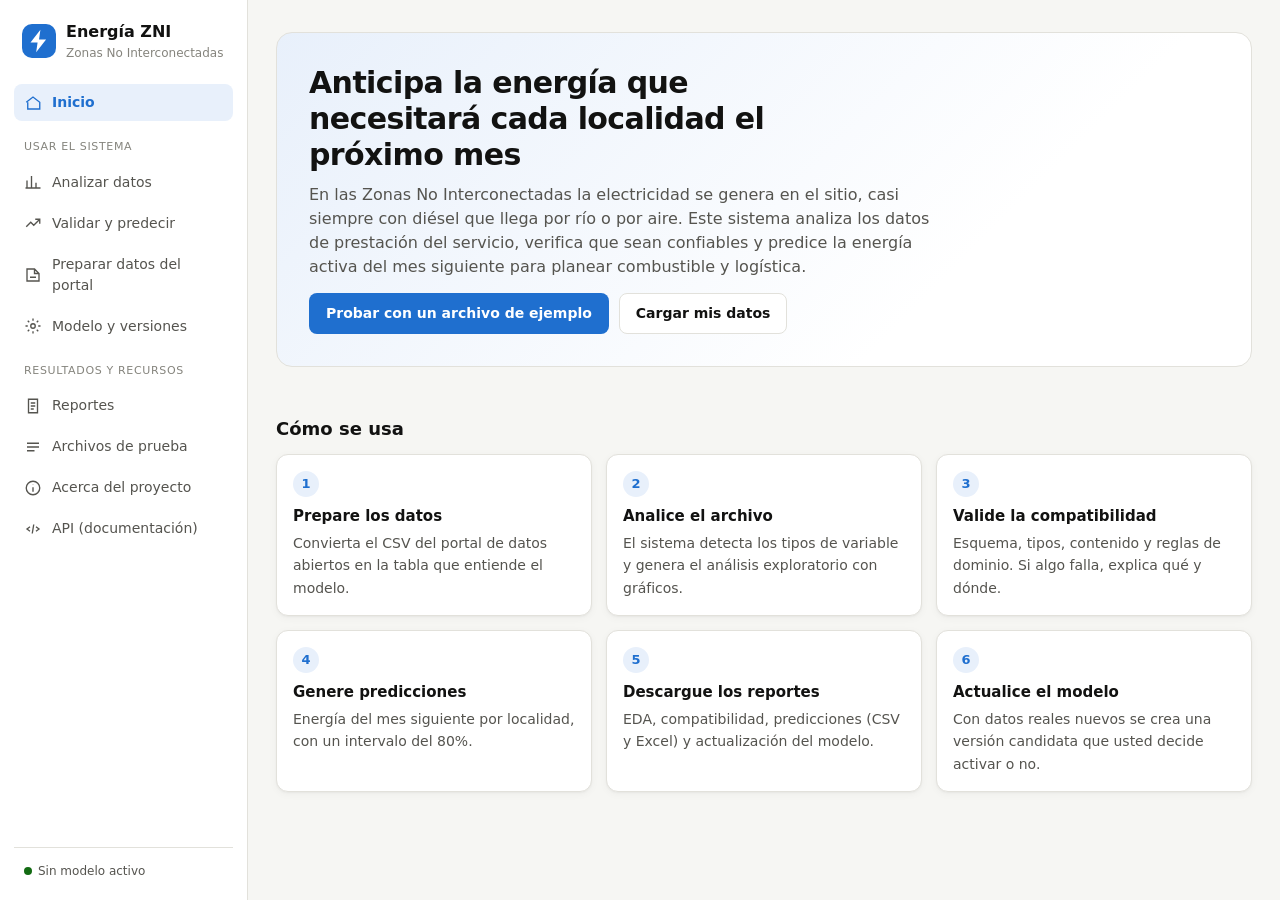
==== app/static/index.html @ da2da0a7 "Alex Moya" ====
<!doctype html>
<html lang="es">
<head>
<meta charset="utf-8">
<meta name="viewport" content="width=device-width,initial-scale=1">
<title>Energía ZNI</title>
<meta name="description" content="Análisis automático y predicción de la energía del mes siguiente en las Zonas No Interconectadas de Colombia.">
<link rel="icon" href="data:image/svg+xml,%3Csvg xmlns='http://www.w3.org/2000/svg' viewBox='0 0 24 24'%3E%3Crect width='24' height='24' rx='6' fill='%231f6fcf'/%3E%3Cpath d='M13 4 6 13h5l-1 7 7-9h-5z' fill='white'/%3E%3C/svg%3E">
<link rel="stylesheet" href="css/estilos.css">
</head>
<body>
<div class="marco">
  <aside class="lateral" id="lateral" aria-label="Navegación principal">
    <a class="marca" href="#inicio">
      <svg width="34" height="34" viewBox="0 0 24 24" aria-hidden="true"><rect width="24" height="24" rx="7" fill="var(--acc)"/><path d="M13 4 6 13h5l-1 7 7-9h-5z" fill="#fff"/></svg>
      <span><b>Energía ZNI</b><span>Zonas No Interconectadas</span></span>
    </a>
    <a class="nav" href="#inicio"><svg viewBox="0 0 24 24" fill="none" stroke="currentColor" stroke-width="1.8"><path d="M3 11 12 4l9 7v9H5v-9"/></svg>Inicio</a>
    <div class="grupo">Usar el sistema</div>
    <a class="nav" href="#analizar"><svg viewBox="0 0 24 24" fill="none" stroke="currentColor" stroke-width="1.8"><path d="M4 20V10M10 20V4M16 20v-7M22 20H2"/></svg>Analizar datos</a>
    <a class="nav" href="#predecir"><svg viewBox="0 0 24 24" fill="none" stroke="currentColor" stroke-width="1.8"><path d="M3 17l6-6 4 4 8-8M15 7h6v6"/></svg>Validar y predecir</a>
    <a class="nav" href="#preparar"><svg viewBox="0 0 24 24" fill="none" stroke="currentColor" stroke-width="1.8"><path d="M4 4h10l6 6v10H4zM14 4v6h6M8 15h8"/></svg>Preparar datos del portal</a>
    <a class="nav" href="#modelo"><svg viewBox="0 0 24 24" fill="none" stroke="currentColor" stroke-width="1.8"><circle cx="12" cy="12" r="3"/><path d="M12 2v3M12 19v3M2 12h3M19 12h3M5 5l2 2M17 17l2 2M5 19l2-2M17 7l2-2"/></svg>Modelo y versiones</a>
    <div class="grupo">Resultados y recursos</div>
    <a class="nav" href="#reportes"><svg viewBox="0 0 24 24" fill="none" stroke="currentColor" stroke-width="1.8"><path d="M6 3h12v18H6zM9 8h6M9 12h6M9 16h4"/></svg>Reportes</a>
    <a class="nav" href="#ejemplos"><svg viewBox="0 0 24 24" fill="none" stroke="currentColor" stroke-width="1.8"><path d="M4 7h16M4 12h16M4 17h10"/></svg>Archivos de prueba</a>
    <a class="nav" href="#acerca"><svg viewBox="0 0 24 24" fill="none" stroke="currentColor" stroke-width="1.8"><circle cx="12" cy="12" r="9"/><path d="M12 11v6M12 7.5v.5"/></svg>Acerca del proyecto</a>
    <a class="nav" href="/docs" target="_blank"><svg viewBox="0 0 24 24" fill="none" stroke="currentColor" stroke-width="1.8"><path d="M8 9l-4 3 4 3M16 9l4 3-4 3M13 6l-2 12"/></svg>API (documentación)</a>
    <div class="pie"><span class="modelo-chip"><span class="punto"></span><span id="chip-modelo">Conectando…</span></span></div>
  </aside>

  <div class="contenido">
    <div class="barra-movil"><button id="abrir-menu" aria-label="Abrir menú">☰ Menú</button><b>Energía ZNI</b><span></span></div>

    <!-- INICIO -->
    <section class="pagina" id="p-inicio">
      <div class="heroe">
        <h1>Anticipa la energía que necesitará cada localidad el próximo mes</h1>
        <p>En las Zonas No Interconectadas la electricidad se genera en el sitio, casi siempre con diésel que llega por río o por aire. Este sistema analiza los datos de prestación del servicio, verifica que sean confiables y predice la energía activa del mes siguiente para planear combustible y logística.</p>
        <div class="acciones">
          <a class="btn" href="#ejemplos">Probar con un archivo de ejemplo</a>
          <a class="btn sec" href="#predecir">Cargar mis datos</a>
        </div>
      </div>
      <div class="kpis" id="inicio-kpis"></div>
      <h2 style="font-size:18px;margin:26px 0 12px">Cómo se usa</h2>
      <div class="pasos">
        <a class="paso" href="#preparar"><b>Prepare los datos</b><span>Convierta el CSV del portal de datos abiertos en la tabla que entiende el modelo.</span></a>
        <a class="paso" href="#analizar"><b>Analice el archivo</b><span>El sistema detecta los tipos de variable y genera el análisis exploratorio con gráficos.</span></a>
        <a class="paso" href="#predecir"><b>Valide la compatibilidad</b><span>Esquema, tipos, contenido y reglas de dominio. Si algo falla, explica qué y dónde.</span></a>
        <a class="paso" href="#predecir"><b>Genere predicciones</b><span>Energía del mes siguiente por localidad, con un intervalo del 80%.</span></a>
        <a class="paso" href="#reportes"><b>Descargue los reportes</b><span>EDA, compatibilidad, predicciones (CSV y Excel) y actualización del modelo.</span></a>
        <a class="paso" href="#modelo"><b>Actualice el modelo</b><span>Con datos reales nuevos se crea una versión candidata que usted decide activar o no.</span></a>
      </div>
    </section>

    <!-- ANALIZAR -->
    <section class="pagina" id="p-analizar">
      <div class="encabezado"><h1>Analizar datos</h1><p>Análisis exploratorio automático de cualquier CSV o Excel, aunque no sirva para el modelo. El sistema decide qué estadísticas y gráficos mostrar según el tipo de cada variable.</p></div>
      <div class="panel">
        <div class="zona" data-zona="eda"></div>
        <div class="acciones"><button class="btn" id="btn-eda">Analizar</button></div>
      </div>
      <div id="r-eda"></div>
    </section>

    <!-- PREDECIR -->
    <section class="pagina" id="p-predecir">
      <div class="encabezado"><h1>Validar y predecir</h1><p>Antes de predecir, el archivo pasa por cuatro niveles de validación. Si es incompatible no se genera ninguna predicción: el sistema explica el problema, usted corrige el archivo y lo vuelve a cargar.</p></div>
      <div class="panel">
        <div class="zona" data-zona="pred"></div>
        <div class="acciones"><button class="btn" id="btn-predecir">Validar y predecir</button><button class="btn sec" id="btn-validar">Solo validar</button>
          <a class="nota" href="#ejemplos">¿No tiene un archivo? Use uno de prueba</a></div>
      </div>
      <div id="r-pred"></div>
    </section>

    <!-- PREPARAR -->
    <section class="pagina" id="p-preparar">
      <div class="encabezado"><h1>Preparar datos del portal</h1><p>Convierte el CSV original «Estado de la prestación del servicio de energía en Zonas No Interconectadas» en la tabla del modelo, aplicando la limpieza documentada en el análisis (formato numérico, nombres por código DANE, códigos de localidad corregidos).</p></div>
      <div class="panel">
        <div class="zona" data-zona="prep"></div>
        <label class="campo" for="prep-tipo">¿Para qué la va a usar?</label>
        <select id="prep-tipo"><option value="prediccion">Predecir el mes siguiente al último del archivo</option><option value="etiquetados">Actualizar el modelo (pares con la energía real)</option></select>
        <div class="acciones"><button class="btn" id="btn-prep">Preparar y descargar</button><button class="btn sec" id="btn-prep-usar">Preparar y predecir ahora</button></div>
      </div>
      <div id="r-prep"></div>
    </section>

    <!-- MODELO -->
    <section class="pagina" id="p-modelo">
      <div class="encabezado"><h1>Modelo y versiones</h1><p>Qué modelo está activo, cómo se validó, qué variables usa y cómo actualizarlo con datos nuevos sin perder la versión anterior.</p></div>
      <div id="m-activo"><div class="cargando"><span class="giro"></span>Cargando modelo…</div></div>
      <div class="panel">
        <h2>Actualizar con datos reales y reentrenar</h2>
        <p class="ayuda">Cargue registros que ya tengan la energía real (<code>energia_objetivo_kwh</code>). Se validan, se integran, se reentrena y aparece una versión <b>candidata</b>. La activa no se reemplaza hasta que usted registre una decisión justificada.</p>
        <div class="zona" data-zona="act"></div>
        <div class="acciones"><button class="btn" id="btn-act">Validar y reentrenar</button></div>
        <div id="r-act"></div>
      </div>
      <div class="panel"><h2>Historial de versiones</h2><div id="m-versiones"></div></div>
    </section>

    <!-- REPORTES -->
    <section class="pagina" id="p-reportes">
      <div class="encabezado"><h1>Reportes</h1><p>Cada archivo que se carga queda registrado con sus reportes descargables: análisis exploratorio, compatibilidad, predicciones y actualización del modelo.</p></div>
      <div class="panel"><div class="acciones" style="margin:0 0 10px"><button class="btn sec chico" id="btn-recargar">Actualizar lista</button></div><div id="r-reportes"></div></div>
    </section>

    <!-- EJEMPLOS -->
    <section class="pagina" id="p-ejemplos">
      <div class="encabezado"><h1>Archivos de prueba</h1><p>Archivos preparados para demostrar cada escenario obligatorio. «Probar» los carga directamente en la sección que corresponde; «Descargar» los guarda para revisarlos o modificarlos.</p></div>
      <div class="panel"><div id="r-ejemplos"></div></div>
    </section>

    <!-- ACERCA -->
    <section class="pagina" id="p-acerca">
      <div class="encabezado"><h1>Acerca del proyecto</h1><p>Actividad integradora del curso de Sistemas Inteligentes, Fundación Universitaria Uniclaretiana.</p></div>
      <div class="rejilla r2">
        <div class="panel"><h2>Equipo</h2><ul class="limpia"><li>Alex David Moya Bejarano</li><li>Alex David Garcia Chala</li></ul><p class="nota">Docente: Carlos Stiwar Asprilla Mosquera</p></div>
        <div class="panel"><h2>Datos</h2><p class="ayuda" style="margin:0">Base abierta «Estado de la prestación del servicio de energía en Zonas No Interconectadas», enero de 2020 a enero de 2026. Una fila por localidad y mes, con energía activa y reactiva, potencia máxima, fecha de demanda máxima y horas de servicio.</p></div>
      </div>
      <div class="panel" id="acerca-modelo"><h2>Metodología</h2></div>
      <div class="panel"><h2>Arquitectura</h2><p class="ayuda">La interfaz consume la API; la API coordina validación, EDA, pipeline, reportes y versiones. Las reglas de validación viven en archivos de metadatos, no en la interfaz.</p>
        <img class="diagrama" src="img/arquitectura.png" alt="Diagrama: interfaz web, API FastAPI, módulos de validación, EDA, pipeline, reportes y almacenamiento de versiones"></div>
    </section>
  </div>
</div>
<div class="tip" id="tip"></div>
<script src="js/app.js"></script>
</body>
</html>
---- app/static/css/estilos.css ----
:root {
  --bg: #f6f6f3; --panel: #ffffff; --panel-2: #f0efea; --ink: #121211; --ink-2: #55544f; --ink-3: #85847d;
  --line: #e2e1db; --acc: #1f6fcf; --acc-2: #e8f0fb; --acc-ink: #ffffff;
  --ok-bg: #e2f4e2; --ok: #136b13; --adv-bg: #fff3d6; --adv: #7a5200; --err-bg: #fce3e2; --err: #962020;
  --serie: #2a78d6; --serie-suave: #b7d3f6; --sombra: 0 1px 2px rgba(0,0,0,.04), 0 2px 8px rgba(0,0,0,.04);
  --radio: 12px; --lado: 248px;
}
@media (prefers-color-scheme: dark) {
  :root:not([data-theme="light"]) {
    --bg: #0f0f0e; --panel: #1a1a19; --panel-2: #242422; --ink: #f0efec; --ink-2: #c3c2b7; --ink-3: #8f8e86;
    --line: #34342f; --acc: #4a93ea; --acc-2: #1b2a3d; --acc-ink: #0b0b0b;
    --ok-bg: #173a17; --ok: #a3e3a3; --adv-bg: #3d300c; --adv: #f3d27e; --err-bg: #461c1c; --err: #f5abab;
    --serie: #3987e5; --serie-suave: #1c5cab; --sombra: none;
  }
}
:root[data-theme="dark"] {
  --bg: #0f0f0e; --panel: #1a1a19; --panel-2: #242422; --ink: #f0efec; --ink-2: #c3c2b7; --ink-3: #8f8e86;
  --line: #34342f; --acc: #4a93ea; --acc-2: #1b2a3d; --acc-ink: #0b0b0b;
  --ok-bg: #173a17; --ok: #a3e3a3; --adv-bg: #3d300c; --adv: #f3d27e; --err-bg: #461c1c; --err: #f5abab;
  --serie: #3987e5; --serie-suave: #1c5cab; --sombra: none;
}
* { box-sizing: border-box; }
html, body { margin: 0; }
body { font-family: "Inter", system-ui, -apple-system, "Segoe UI", Roboto, sans-serif; background: var(--bg); color: var(--ink);
  font-size: 15px; line-height: 1.5; }
a { color: var(--acc); }
code { font-family: ui-monospace, "SF Mono", Consolas, monospace; font-size: .9em; background: var(--panel-2); padding: 1px 5px; border-radius: 4px; }

/* ---------- estructura */
.marco { display: grid; grid-template-columns: var(--lado) 1fr; min-height: 100vh; }
.lateral { position: sticky; top: 0; height: 100vh; overflow-y: auto; background: var(--panel); border-right: 1px solid var(--line);
  padding: 20px 14px; display: flex; flex-direction: column; gap: 4px; }
.marca { display: flex; align-items: center; gap: 10px; padding: 0 8px 18px; text-decoration: none; color: var(--ink); }
.marca svg { flex: none; }
.marca b { display: block; font-size: 16px; }
.marca > span > span { display: block; font-size: 12px; color: var(--ink-3); }
.lateral a.nav { display: flex; align-items: center; gap: 10px; padding: 8px 10px; border-radius: 8px; color: var(--ink-2);
  text-decoration: none; font-size: 14px; }
.lateral a.nav:hover { background: var(--panel-2); color: var(--ink); }
.lateral a.nav[aria-current="page"] { background: var(--acc-2); color: var(--acc); font-weight: 600; }
.lateral a.nav svg { width: 18px; height: 18px; flex: none; }
.lateral .grupo { font-size: 11px; text-transform: uppercase; letter-spacing: .06em; color: var(--ink-3); padding: 14px 10px 4px; }
.lateral .pie { margin-top: auto; padding: 14px 10px 0; font-size: 12px; color: var(--ink-3); border-top: 1px solid var(--line); }
.lateral .pie .modelo-chip { display: inline-flex; align-items: center; gap: 6px; color: var(--ink-2); }
.punto { width: 8px; height: 8px; border-radius: 50%; background: var(--ok); display: inline-block; }
.contenido { min-width: 0; }
.barra-movil { display: none; }
.pagina { display: none; max-width: 1080px; margin: 0 auto; padding: 32px 28px 64px; }
.pagina.activa { display: block; }
.encabezado { margin-bottom: 20px; }
.encabezado h1 { font-size: 26px; line-height: 1.25; margin: 0 0 6px; letter-spacing: -.01em; }
.encabezado p { margin: 0; color: var(--ink-2); max-width: 70ch; }

/* ---------- componentes */
.panel { background: var(--panel); border: 1px solid var(--line); border-radius: var(--radio); padding: 20px; margin-bottom: 18px; box-shadow: var(--sombra); }
.panel > h2 { font-size: 17px; margin: 0 0 4px; }
.panel h3 { font-size: 15px; margin: 22px 0 8px; }
.ayuda { color: var(--ink-2); font-size: 14px; margin: 0 0 14px; }
.nota { color: var(--ink-3); font-size: 13px; }
.rejilla { display: grid; gap: 14px; }
.r2 { grid-template-columns: repeat(2, minmax(0, 1fr)); }
.r3 { grid-template-columns: repeat(3, minmax(0, 1fr)); }
.kpis { display: grid; grid-template-columns: repeat(auto-fit, minmax(170px, 1fr)); gap: 12px; margin: 12px 0; }
.kpi { background: var(--panel-2); border-radius: 10px; padding: 12px 14px; }
.kpi b { display: block; font-size: 22px; letter-spacing: -.01em; font-variant-numeric: tabular-nums; }
.kpi span { color: var(--ink-2); font-size: 13px; }
.btn { display: inline-flex; align-items: center; gap: 8px; background: var(--acc); color: var(--acc-ink); border: 1px solid transparent;
  border-radius: 8px; padding: 9px 16px; font: inherit; font-size: 14px; font-weight: 600; cursor: pointer; text-decoration: none; }
.btn:hover { filter: brightness(1.06); }
.btn.sec { background: var(--panel); color: var(--ink); border-color: var(--line); }
.btn.sec:hover { background: var(--panel-2); filter: none; }
.btn.chico { padding: 5px 10px; font-size: 13px; }
.btn:disabled { opacity: .55; cursor: wait; }
.acciones { display: flex; gap: 10px; flex-wrap: wrap; align-items: center; margin-top: 14px; }
.estado { display: inline-block; padding: 3px 10px; border-radius: 999px; font-weight: 600; font-size: 13px; }
.ok { background: var(--ok-bg); color: var(--ok); } .adv { background: var(--adv-bg); color: var(--adv); } .err { background: var(--err-bg); color: var(--err); }
.msg { padding: 10px 14px; border-radius: 8px; margin: 12px 0; font-size: 14px; }
.tabla.alta { max-height: 460px; overflow-y: auto; }
.tabla.alta th { position: sticky; top: 0; z-index: 1; }
.tabla { overflow-x: auto; border: 1px solid var(--line); border-radius: 8px; margin: 8px 0; }
table { border-collapse: collapse; width: 100%; font-size: 13px; }
th, td { padding: 7px 10px; text-align: left; vertical-align: top; border-bottom: 1px solid var(--line); }
th { background: var(--panel-2); font-weight: 600; color: var(--ink-2); white-space: nowrap; }
tr:last-child td { border-bottom: none; }
td.n { text-align: right; font-variant-numeric: tabular-nums; white-space: nowrap; }
.enlaces { display: flex; flex-wrap: wrap; gap: 8px; margin: 10px 0; }
.enlaces a { display: inline-flex; align-items: center; gap: 6px; font-size: 13px; padding: 5px 10px; border: 1px solid var(--line);
  border-radius: 999px; text-decoration: none; color: var(--ink); background: var(--panel); }
.enlaces a:hover { border-color: var(--acc); color: var(--acc); }
ul.limpia { padding-left: 18px; margin: 6px 0; } ul.limpia li { margin: 4px 0; }

/* ---------- carga de archivos */
.zona { border: 1.5px dashed var(--line); border-radius: 10px; padding: 22px; text-align: center; background: var(--panel-2);
  cursor: pointer; transition: border-color .15s, background .15s; }
.zona:hover, .zona.encima { border-color: var(--acc); background: var(--acc-2); }
.zona b { display: block; margin-bottom: 2px; }
.zona span { font-size: 13px; color: var(--ink-2); }
.zona.lista { border-style: solid; border-color: var(--acc); background: var(--acc-2); }
.zona input { display: none; }

/* ---------- inicio */
.heroe { background: linear-gradient(135deg, var(--acc-2), var(--panel) 70%); border: 1px solid var(--line); border-radius: 16px;
  padding: 32px; margin-bottom: 22px; }
.heroe h1 { font-size: 30px; line-height: 1.2; margin: 0 0 10px; letter-spacing: -.02em; max-width: 24ch; }
.heroe p { color: var(--ink-2); margin: 0; max-width: 62ch; font-size: 16px; }
.pasos { counter-reset: paso; display: grid; grid-template-columns: repeat(3, minmax(0, 1fr)); gap: 14px; }
.paso { background: var(--panel); border: 1px solid var(--line); border-radius: var(--radio); padding: 16px; text-decoration: none;
  color: var(--ink); display: block; box-shadow: var(--sombra); }
.paso:hover { border-color: var(--acc); }
.paso::before { counter-increment: paso; content: counter(paso); display: inline-grid; place-items: center; width: 26px; height: 26px;
  border-radius: 50%; background: var(--acc-2); color: var(--acc); font-weight: 700; font-size: 13px; margin-bottom: 8px; }
.paso b { display: block; margin-bottom: 4px; }
.paso span { color: var(--ink-2); font-size: 14px; }

/* ---------- gráficos */
.graficos { display: grid; grid-template-columns: repeat(auto-fit, minmax(320px, 1fr)); gap: 12px; }
figure { margin: 0; background: #fcfcfb; border: 1px solid var(--line); border-radius: 10px; padding: 10px; }
figure img { max-width: 100%; height: auto; display: block; }
figcaption { font-size: 13px; color: #52514e; margin-bottom: 6px; }
.svg-graf { width: 100%; height: auto; display: block; }
.svg-graf text { fill: var(--ink-2); font-size: 11px; font-family: inherit; }
.svg-graf .eje { stroke: var(--line); }
.barra-h { fill: var(--serie); }
.bigote { stroke: var(--ink-2); stroke-width: 1.5; }
.tip { position: fixed; pointer-events: none; background: var(--ink); color: var(--panel); font-size: 12px; padding: 6px 9px;
  border-radius: 6px; z-index: 50; display: none; max-width: 260px; }
.diagrama { width: 100%; height: auto; border: 1px solid var(--line); border-radius: 10px; background: #fff; }
.cargando { display: flex; align-items: center; gap: 10px; color: var(--ink-2); font-size: 14px; padding: 14px 0; }
.giro { width: 16px; height: 16px; border: 2px solid var(--line); border-top-color: var(--acc); border-radius: 50%; animation: giro .8s linear infinite; }
@keyframes giro { to { transform: rotate(360deg); } }
textarea { width: 100%; min-height: 70px; font: inherit; padding: 8px 10px; border: 1px solid var(--line); border-radius: 8px;
  background: var(--panel); color: var(--ink); }
select { font: inherit; padding: 8px 10px; border: 1px solid var(--line); border-radius: 8px; background: var(--panel); color: var(--ink); }
label.campo { display: block; font-size: 14px; font-weight: 600; margin: 14px 0 6px; }

/* ---------- móvil */
@media (max-width: 900px) {
  .marco { grid-template-columns: 1fr; }
  .lateral { position: fixed; inset: 0 auto 0 0; width: 270px; z-index: 40; transform: translateX(-100%); transition: transform .2s; }
  .lateral.abierta { transform: none; box-shadow: 0 0 0 100vmax rgba(0,0,0,.35); }
  .barra-movil { display: flex; align-items: center; justify-content: space-between; position: sticky; top: 0; z-index: 30;
    background: var(--panel); border-bottom: 1px solid var(--line); padding: 10px 16px; }
  .barra-movil button { background: none; border: 1px solid var(--line); border-radius: 8px; padding: 6px 10px; color: var(--ink); font: inherit; }
  .pagina { padding: 20px 16px 48px; }
  .r2, .r3, .pasos { grid-template-columns: 1fr; }
  .heroe { padding: 22px; } .heroe h1 { font-size: 24px; }
  .graficos { grid-template-columns: 1fr; }
}
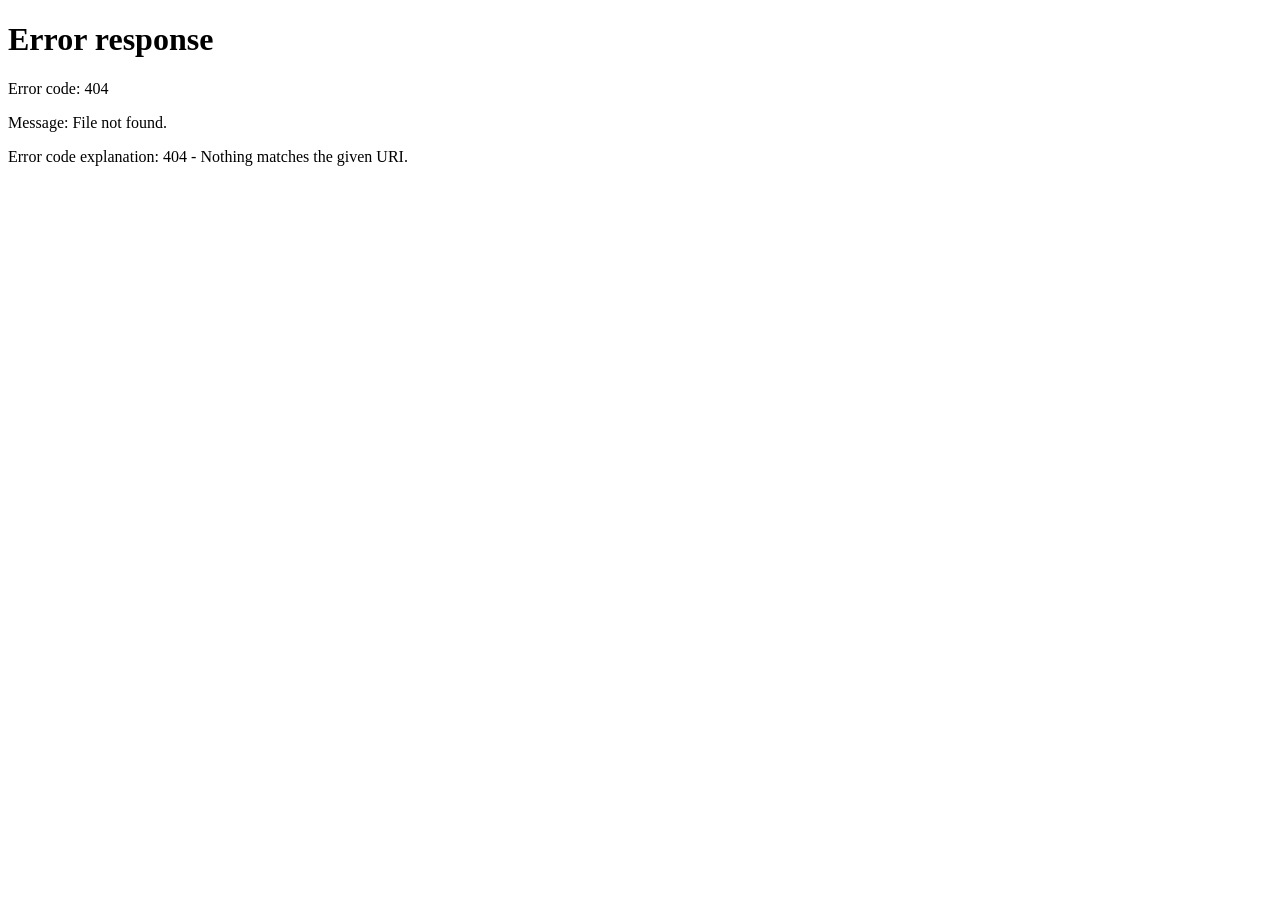
==== commit 5e53c95e: "Mejora de la interfaz" ====
--- a/app/static/index.html
+++ b/app/static/index.html
@@ -1,132 +1,13 @@
 <!doctype html>
 <html lang="es">
 <head>
-<meta charset="utf-8">
-<meta name="viewport" content="width=device-width,initial-scale=1">
-<title>Energía ZNI</title>
-<meta name="description" content="Análisis automático y predicción de la energía del mes siguiente en las Zonas No Interconectadas de Colombia.">
-<link rel="icon" href="data:image/svg+xml,%3Csvg xmlns='http://www.w3.org/2000/svg' viewBox='0 0 24 24'%3E%3Crect width='24' height='24' rx='6' fill='%231f6fcf'/%3E%3Cpath d='M13 4 6 13h5l-1 7 7-9h-5z' fill='white'/%3E%3C/svg%3E">
-<link rel="stylesheet" href="css/estilos.css">
+  <meta charset="utf-8">
+  <meta name="viewport" content="width=device-width,initial-scale=1">
+  <meta http-equiv="refresh" content="0; url=/sistema.html#mapa">
+  <title>ZNI-APP · Mapa energético</title>
+  <script>location.replace('/sistema.html#mapa');</script>
 </head>
 <body>
-<div class="marco">
-  <aside class="lateral" id="lateral" aria-label="Navegación principal">
-    <a class="marca" href="#inicio">
-      <svg width="34" height="34" viewBox="0 0 24 24" aria-hidden="true"><rect width="24" height="24" rx="7" fill="var(--acc)"/><path d="M13 4 6 13h5l-1 7 7-9h-5z" fill="#fff"/></svg>
-      <span><b>Energía ZNI</b><span>Zonas No Interconectadas</span></span>
-    </a>
-    <a class="nav" href="#inicio"><svg viewBox="0 0 24 24" fill="none" stroke="currentColor" stroke-width="1.8"><path d="M3 11 12 4l9 7v9H5v-9"/></svg>Inicio</a>
-    <div class="grupo">Usar el sistema</div>
-    <a class="nav" href="#analizar"><svg viewBox="0 0 24 24" fill="none" stroke="currentColor" stroke-width="1.8"><path d="M4 20V10M10 20V4M16 20v-7M22 20H2"/></svg>Analizar datos</a>
-    <a class="nav" href="#predecir"><svg viewBox="0 0 24 24" fill="none" stroke="currentColor" stroke-width="1.8"><path d="M3 17l6-6 4 4 8-8M15 7h6v6"/></svg>Validar y predecir</a>
-    <a class="nav" href="#preparar"><svg viewBox="0 0 24 24" fill="none" stroke="currentColor" stroke-width="1.8"><path d="M4 4h10l6 6v10H4zM14 4v6h6M8 15h8"/></svg>Preparar datos del portal</a>
-    <a class="nav" href="#modelo"><svg viewBox="0 0 24 24" fill="none" stroke="currentColor" stroke-width="1.8"><circle cx="12" cy="12" r="3"/><path d="M12 2v3M12 19v3M2 12h3M19 12h3M5 5l2 2M17 17l2 2M5 19l2-2M17 7l2-2"/></svg>Modelo y versiones</a>
-    <div class="grupo">Resultados y recursos</div>
-    <a class="nav" href="#reportes"><svg viewBox="0 0 24 24" fill="none" stroke="currentColor" stroke-width="1.8"><path d="M6 3h12v18H6zM9 8h6M9 12h6M9 16h4"/></svg>Reportes</a>
-    <a class="nav" href="#ejemplos"><svg viewBox="0 0 24 24" fill="none" stroke="currentColor" stroke-width="1.8"><path d="M4 7h16M4 12h16M4 17h10"/></svg>Archivos de prueba</a>
-    <a class="nav" href="#acerca"><svg viewBox="0 0 24 24" fill="none" stroke="currentColor" stroke-width="1.8"><circle cx="12" cy="12" r="9"/><path d="M12 11v6M12 7.5v.5"/></svg>Acerca del proyecto</a>
-    <a class="nav" href="/docs" target="_blank"><svg viewBox="0 0 24 24" fill="none" stroke="currentColor" stroke-width="1.8"><path d="M8 9l-4 3 4 3M16 9l4 3-4 3M13 6l-2 12"/></svg>API (documentación)</a>
-    <div class="pie"><span class="modelo-chip"><span class="punto"></span><span id="chip-modelo">Conectando…</span></span></div>
-  </aside>
-
-  <div class="contenido">
-    <div class="barra-movil"><button id="abrir-menu" aria-label="Abrir menú">☰ Menú</button><b>Energía ZNI</b><span></span></div>
-
-    <!-- INICIO -->
-    <section class="pagina" id="p-inicio">
-      <div class="heroe">
-        <h1>Anticipa la energía que necesitará cada localidad el próximo mes</h1>
-        <p>En las Zonas No Interconectadas la electricidad se genera en el sitio, casi siempre con diésel que llega por río o por aire. Este sistema analiza los datos de prestación del servicio, verifica que sean confiables y predice la energía activa del mes siguiente para planear combustible y logística.</p>
-        <div class="acciones">
-          <a class="btn" href="#ejemplos">Probar con un archivo de ejemplo</a>
-          <a class="btn sec" href="#predecir">Cargar mis datos</a>
-        </div>
-      </div>
-      <div class="kpis" id="inicio-kpis"></div>
-      <h2 style="font-size:18px;margin:26px 0 12px">Cómo se usa</h2>
-      <div class="pasos">
-        <a class="paso" href="#preparar"><b>Prepare los datos</b><span>Convierta el CSV del portal de datos abiertos en la tabla que entiende el modelo.</span></a>
-        <a class="paso" href="#analizar"><b>Analice el archivo</b><span>El sistema detecta los tipos de variable y genera el análisis exploratorio con gráficos.</span></a>
-        <a class="paso" href="#predecir"><b>Valide la compatibilidad</b><span>Esquema, tipos, contenido y reglas de dominio. Si algo falla, explica qué y dónde.</span></a>
-        <a class="paso" href="#predecir"><b>Genere predicciones</b><span>Energía del mes siguiente por localidad, con un intervalo del 80%.</span></a>
-        <a class="paso" href="#reportes"><b>Descargue los reportes</b><span>EDA, compatibilidad, predicciones (CSV y Excel) y actualización del modelo.</span></a>
-        <a class="paso" href="#modelo"><b>Actualice el modelo</b><span>Con datos reales nuevos se crea una versión candidata que usted decide activar o no.</span></a>
-      </div>
-    </section>
-
-    <!-- ANALIZAR -->
-    <section class="pagina" id="p-analizar">
-      <div class="encabezado"><h1>Analizar datos</h1><p>Análisis exploratorio automático de cualquier CSV o Excel, aunque no sirva para el modelo. El sistema decide qué estadísticas y gráficos mostrar según el tipo de cada variable.</p></div>
-      <div class="panel">
-        <div class="zona" data-zona="eda"></div>
-        <div class="acciones"><button class="btn" id="btn-eda">Analizar</button></div>
-      </div>
-      <div id="r-eda"></div>
-    </section>
-
-    <!-- PREDECIR -->
-    <section class="pagina" id="p-predecir">
-      <div class="encabezado"><h1>Validar y predecir</h1><p>Antes de predecir, el archivo pasa por cuatro niveles de validación. Si es incompatible no se genera ninguna predicción: el sistema explica el problema, usted corrige el archivo y lo vuelve a cargar.</p></div>
-      <div class="panel">
-        <div class="zona" data-zona="pred"></div>
-        <div class="acciones"><button class="btn" id="btn-predecir">Validar y predecir</button><button class="btn sec" id="btn-validar">Solo validar</button>
-          <a class="nota" href="#ejemplos">¿No tiene un archivo? Use uno de prueba</a></div>
-      </div>
-      <div id="r-pred"></div>
-    </section>
-
-    <!-- PREPARAR -->
-    <section class="pagina" id="p-preparar">
-      <div class="encabezado"><h1>Preparar datos del portal</h1><p>Convierte el CSV original «Estado de la prestación del servicio de energía en Zonas No Interconectadas» en la tabla del modelo, aplicando la limpieza documentada en el análisis (formato numérico, nombres por código DANE, códigos de localidad corregidos).</p></div>
-      <div class="panel">
-        <div class="zona" data-zona="prep"></div>
-        <label class="campo" for="prep-tipo">¿Para qué la va a usar?</label>
-        <select id="prep-tipo"><option value="prediccion">Predecir el mes siguiente al último del archivo</option><option value="etiquetados">Actualizar el modelo (pares con la energía real)</option></select>
-        <div class="acciones"><button class="btn" id="btn-prep">Preparar y descargar</button><button class="btn sec" id="btn-prep-usar">Preparar y predecir ahora</button></div>
-      </div>
-      <div id="r-prep"></div>
-    </section>
-
-    <!-- MODELO -->
-    <section class="pagina" id="p-modelo">
-      <div class="encabezado"><h1>Modelo y versiones</h1><p>Qué modelo está activo, cómo se validó, qué variables usa y cómo actualizarlo con datos nuevos sin perder la versión anterior.</p></div>
-      <div id="m-activo"><div class="cargando"><span class="giro"></span>Cargando modelo…</div></div>
-      <div class="panel">
-        <h2>Actualizar con datos reales y reentrenar</h2>
-        <p class="ayuda">Cargue registros que ya tengan la energía real (<code>energia_objetivo_kwh</code>). Se validan, se integran, se reentrena y aparece una versión <b>candidata</b>. La activa no se reemplaza hasta que usted registre una decisión justificada.</p>
-        <div class="zona" data-zona="act"></div>
-        <div class="acciones"><button class="btn" id="btn-act">Validar y reentrenar</button></div>
-        <div id="r-act"></div>
-      </div>
-      <div class="panel"><h2>Historial de versiones</h2><div id="m-versiones"></div></div>
-    </section>
-
-    <!-- REPORTES -->
-    <section class="pagina" id="p-reportes">
-      <div class="encabezado"><h1>Reportes</h1><p>Cada archivo que se carga queda registrado con sus reportes descargables: análisis exploratorio, compatibilidad, predicciones y actualización del modelo.</p></div>
-      <div class="panel"><div class="acciones" style="margin:0 0 10px"><button class="btn sec chico" id="btn-recargar">Actualizar lista</button></div><div id="r-reportes"></div></div>
-    </section>
-
-    <!-- EJEMPLOS -->
-    <section class="pagina" id="p-ejemplos">
-      <div class="encabezado"><h1>Archivos de prueba</h1><p>Archivos preparados para demostrar cada escenario obligatorio. «Probar» los carga directamente en la sección que corresponde; «Descargar» los guarda para revisarlos o modificarlos.</p></div>
-      <div class="panel"><div id="r-ejemplos"></div></div>
-    </section>
-
-    <!-- ACERCA -->
-    <section class="pagina" id="p-acerca">
-      <div class="encabezado"><h1>Acerca del proyecto</h1><p>Actividad integradora del curso de Sistemas Inteligentes, Fundación Universitaria Uniclaretiana.</p></div>
-      <div class="rejilla r2">
-        <div class="panel"><h2>Equipo</h2><ul class="limpia"><li>Alex David Moya Bejarano</li><li>Alex David Garcia Chala</li></ul><p class="nota">Docente: Carlos Stiwar Asprilla Mosquera</p></div>
-        <div class="panel"><h2>Datos</h2><p class="ayuda" style="margin:0">Base abierta «Estado de la prestación del servicio de energía en Zonas No Interconectadas», enero de 2020 a enero de 2026. Una fila por localidad y mes, con energía activa y reactiva, potencia máxima, fecha de demanda máxima y horas de servicio.</p></div>
-      </div>
-      <div class="panel" id="acerca-modelo"><h2>Metodología</h2></div>
-      <div class="panel"><h2>Arquitectura</h2><p class="ayuda">La interfaz consume la API; la API coordina validación, EDA, pipeline, reportes y versiones. Las reglas de validación viven en archivos de metadatos, no en la interfaz.</p>
-        <img class="diagrama" src="img/arquitectura.png" alt="Diagrama: interfaz web, API FastAPI, módulos de validación, EDA, pipeline, reportes y almacenamiento de versiones"></div>
-    </section>
-  </div>
-</div>
-<div class="tip" id="tip"></div>
-<script src="js/app.js"></script>
+  <p>Abriendo el mapa energético de ZNI-APP… <a href="/sistema.html#mapa">Continuar</a></p>
 </body>
 </html>
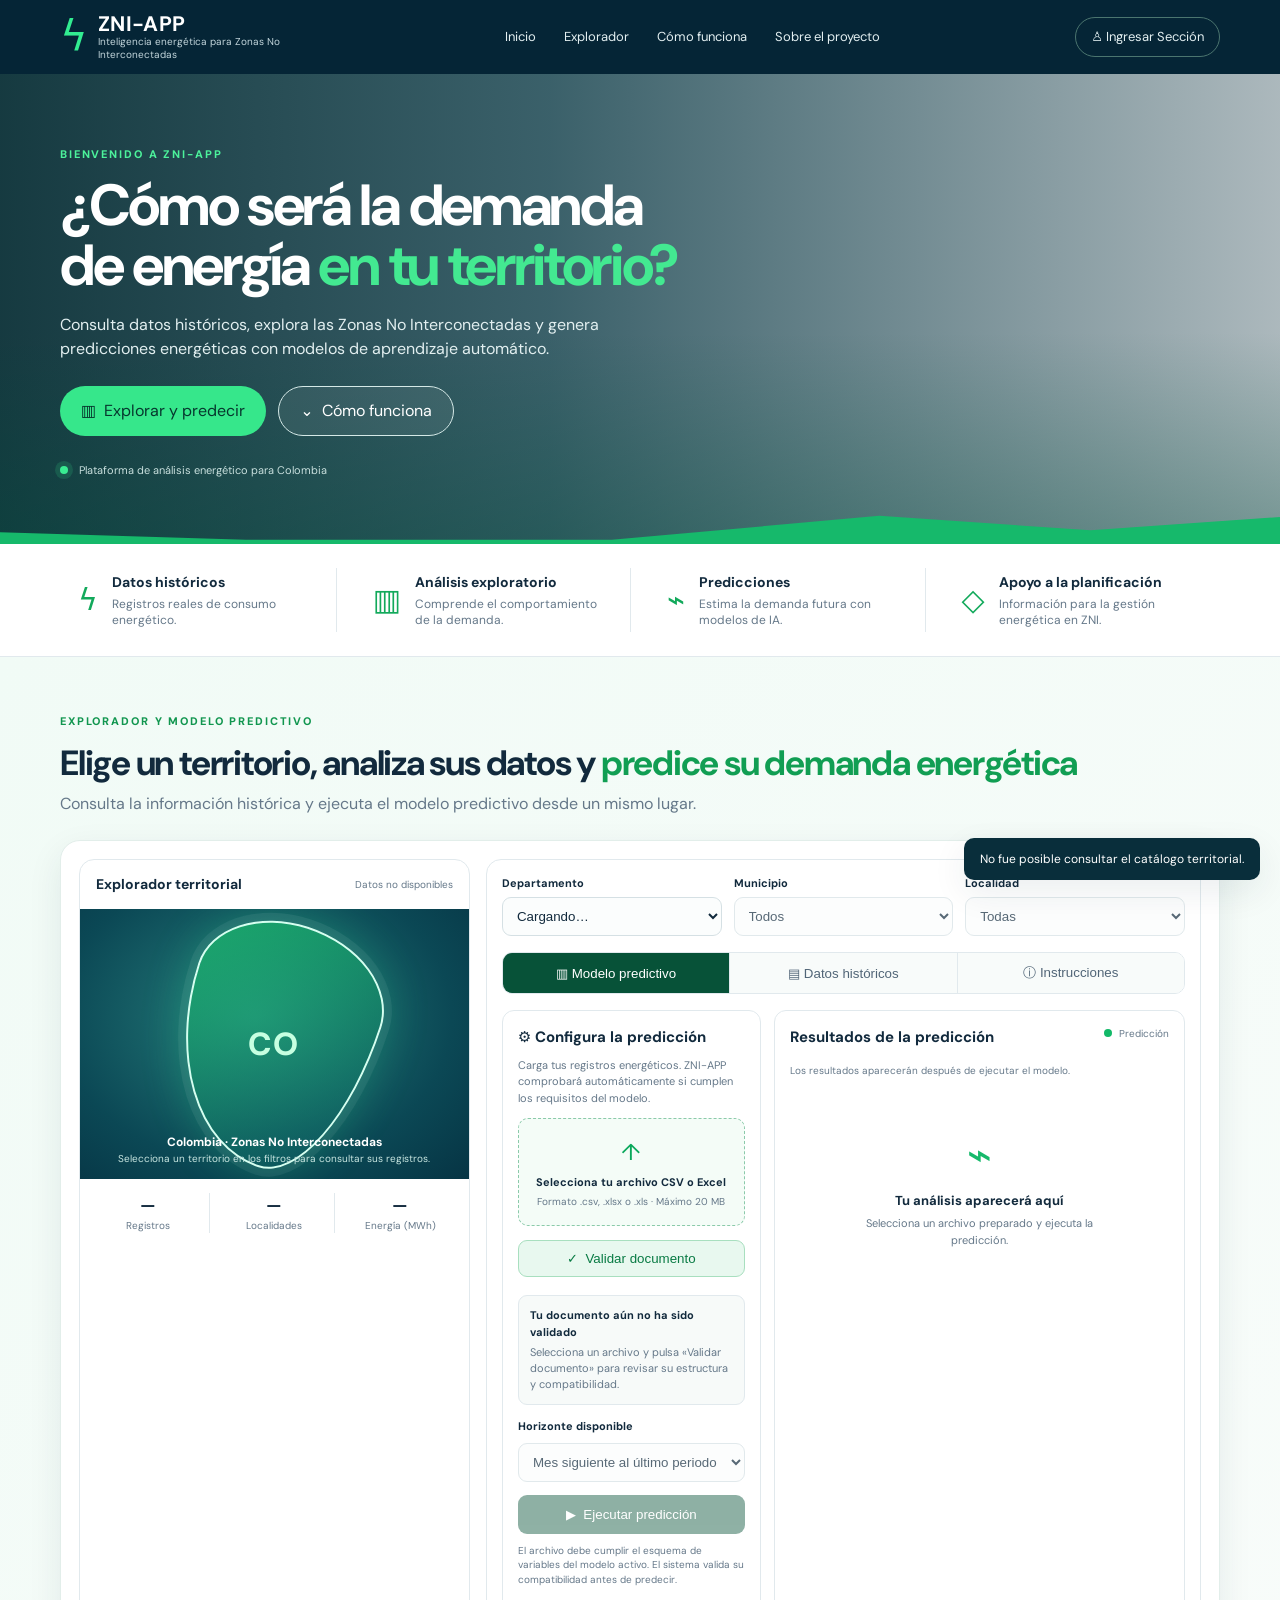
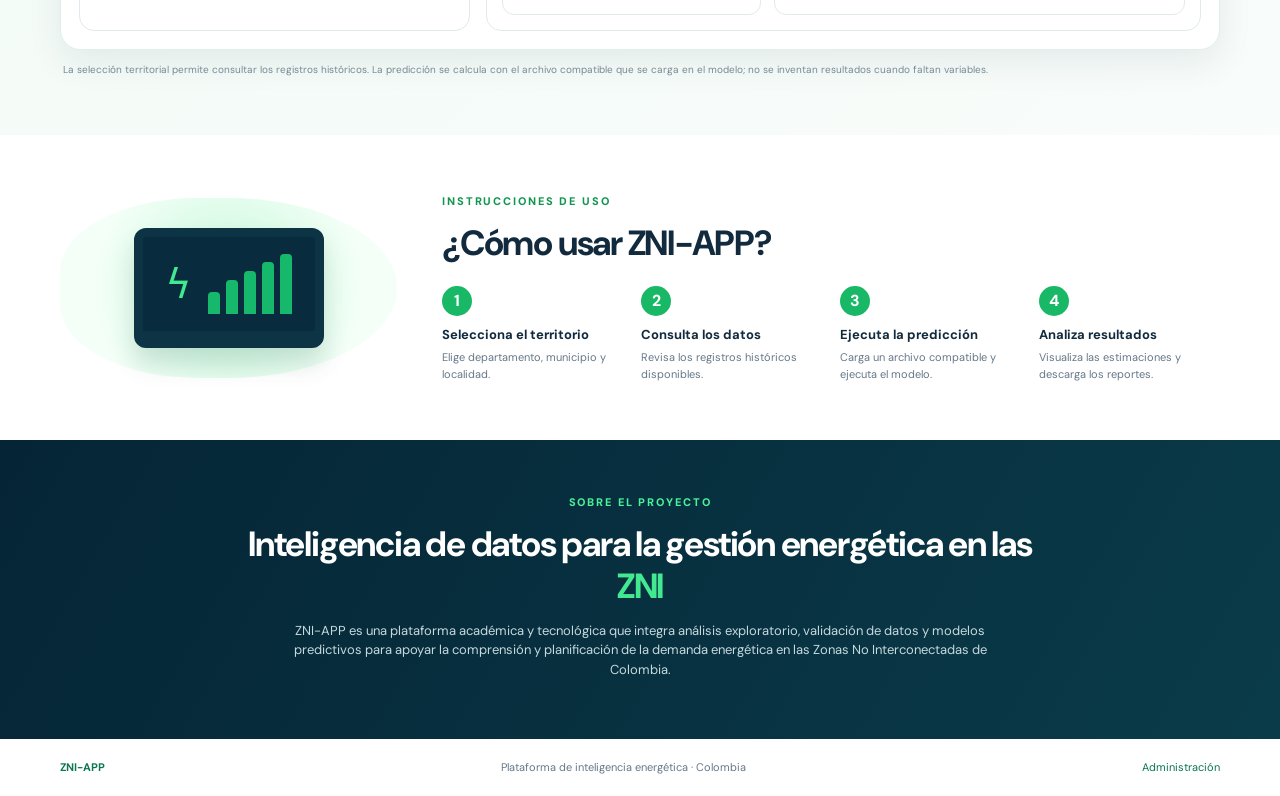
==== commit 27369094: "Actualizamos vista para el publico" ====
--- a/app/static/index.html
+++ b/app/static/index.html
@@ -1,13 +1,31 @@
 <!doctype html>
 <html lang="es">
 <head>
-  <meta charset="utf-8">
-  <meta name="viewport" content="width=device-width,initial-scale=1">
-  <meta http-equiv="refresh" content="0; url=/sistema.html#mapa">
-  <title>ZNI-APP · Mapa energético</title>
-  <script>location.replace('/sistema.html#mapa');</script>
+<meta charset="utf-8"><meta name="viewport" content="width=device-width,initial-scale=1">
+<meta name="description" content="ZNI-APP: análisis y predicción de demanda energética en las Zonas No Interconectadas de Colombia.">
+<title>ZNI-APP | Inteligencia energética</title>
+<link rel="preconnect" href="https://fonts.googleapis.com"><link rel="preconnect" href="https://fonts.gstatic.com" crossorigin>
+<link href="https://fonts.googleapis.com/css2?family=DM+Sans:wght@400;500;600;700;800&display=swap" rel="stylesheet">
+<link rel="stylesheet" href="css/portal.css">
 </head>
 <body>
-  <p>Abriendo el mapa energético de ZNI-APP… <a href="/sistema.html#mapa">Continuar</a></p>
-</body>
-</html>
+<header class="topbar"><a class="brand" href="#inicio"><span class="brand-mark">ϟ</span><span><b>ZNI-APP</b><small>Inteligencia energética para Zonas No Interconectadas</small></span></a>
+<button class="menu-toggle" id="menu-toggle" aria-label="Abrir menú">☰</button><nav id="nav"><a href="#inicio">Inicio</a><a href="#explorador">Explorador</a><a href="#instrucciones">Cómo funciona</a><a href="#proyecto">Sobre el proyecto</a></nav><a class="admin-link" href="/ingresar.html">♙ <span>Ingresar Sección</span></a></header>
+<main id="inicio">
+<section class="hero"><div class="hero-shade"></div><div class="wrap hero-content"><p class="eyebrow">BIENVENIDO A ZNI-APP</p><h1>¿Cómo será la demanda de energía <em>en tu territorio?</em></h1><p class="hero-copy">Consulta datos históricos, explora las Zonas No Interconectadas y genera predicciones energéticas con modelos de aprendizaje automático.</p><div class="hero-actions"><a class="btn primary" href="#explorador">▥ &nbsp;Explorar y predecir</a><a class="btn ghost" href="#instrucciones">⌄ &nbsp;Cómo funciona</a></div><div class="hero-note"><span class="pulse"></span> Plataforma de análisis energético para Colombia</div></div><div class="hero-wave"></div></section>
+<section class="benefits"><div class="wrap benefit-grid"><article><span>ϟ</span><div><b>Datos históricos</b><small>Registros reales de consumo energético.</small></div></article><article><span>▥</span><div><b>Análisis exploratorio</b><small>Comprende el comportamiento de la demanda.</small></div></article><article><span>⌁</span><div><b>Predicciones</b><small>Estima la demanda futura con modelos de IA.</small></div></article><article><span>◇</span><div><b>Apoyo a la planificación</b><small>Información para la gestión energética en ZNI.</small></div></article></div></section>
+<section class="explorer-section" id="explorador"><div class="wrap"><p class="eyebrow green">EXPLORADOR Y MODELO PREDICTIVO</p><h2>Elige un territorio, analiza sus datos y <em>predice su demanda energética</em></h2><p class="section-lead">Consulta la información histórica y ejecuta el modelo predictivo desde un mismo lugar.</p>
+<div class="workspace"><div class="map-card"><div class="map-head"><b>Explorador territorial</b><span id="source-status">Conectando con los datos…</span></div><div class="map-visual"><div class="map-symbol">CO</div><div class="map-caption"><b>Colombia · Zonas No Interconectadas</b><small>Selecciona un territorio en los filtros para consultar sus registros.</small></div></div><div class="territory-stats" id="territory-stats"><div><b>—</b><small>Registros</small></div><div><b>—</b><small>Localidades</small></div><div><b>—</b><small>Energía (MWh)</small></div></div></div>
+<div class="analysis-card"><div class="filters"><label>Departamento<select id="departamento"><option value="">Cargando…</option></select></label><label>Municipio<select id="municipio" disabled><option value="">Todos</option></select></label><label>Localidad<select id="localidad" disabled><option value="">Todas</option></select></label></div>
+<div class="tabs"><button class="tab active" data-tab="prediccion">▥ Modelo predictivo</button><button class="tab" data-tab="historico">▤ Datos históricos</button><button class="tab" data-tab="ayuda">ⓘ Instrucciones</button></div>
+<div class="prediction-layout" id="tab-prediccion"><div class="model-config"><h3>⚙ Configura la predicción</h3><p>Carga tus registros energéticos. ZNI-APP comprobará automáticamente si cumplen los requisitos del modelo.</p><label class="file-drop" for="prediction-file"><span class="upload-icon">↑</span><b id="file-name">Selecciona tu archivo CSV o Excel</b><small>Formato .csv, .xlsx o .xls · Máximo 20 MB</small><input id="prediction-file" type="file" accept=".csv,.xlsx,.xls"></label><button class="btn validate-btn" id="validate-file" type="button">✓ &nbsp;Validar documento</button><div id="validation-results" class="validation-results" aria-live="polite"><b>Tu documento aún no ha sido validado</b><span>Selecciona un archivo y pulsa «Validar documento» para revisar su estructura y compatibilidad.</span></div><label>Horizonte disponible<select id="horizon" disabled><option>Mes siguiente al último periodo del archivo</option></select></label><button class="btn run-btn" id="run-prediction" disabled>▶ &nbsp;Ejecutar predicción</button><p class="fineprint">El archivo debe cumplir el esquema de variables del modelo activo. El sistema valida su compatibilidad antes de predecir.</p></div><div class="chart-panel"><div class="chart-title"><div><h3>Resultados de la predicción</h3><small id="chart-subtitle">Los resultados aparecerán después de ejecutar el modelo.</small></div><span class="legend"><i></i> Predicción</span></div><div id="prediction-results" class="empty-chart"><div class="empty-icon">⌁</div><b>Tu análisis aparecerá aquí</b><span>Selecciona un archivo preparado y ejecuta la predicción.</span></div></div></div>
+<div class="history-panel" id="tab-historico" hidden><div class="history-heading"><div><h3>Comportamiento histórico</h3><p id="history-label">Selecciona un departamento para consultar sus datos.</p></div><span class="data-pill">Datos oficiales disponibles</span></div><div id="history-results" class="history-empty">Los indicadores históricos se cargarán según el territorio seleccionado.</div></div>
+<div class="help-panel" id="tab-ayuda" hidden><h3>Antes de generar una predicción</h3><ol><li>Selecciona el departamento, municipio y localidad que deseas estudiar.</li><li>Prepara un archivo con las variables del esquema del modelo.</li><li>Carga el archivo CSV o Excel en el módulo predictivo.</li><li>Ejecuta la predicción y revisa la validación, resultados e intervalos de confianza.</li><li>Descarga los resultados en CSV, Excel o reporte HTML.</li></ol><a href="/docs" target="_blank" rel="noopener">Consultar documentación técnica de la API ↗</a></div>
+</div></div>
+<div class="disclaimer">La selección territorial permite consultar los registros históricos. La predicción se calcula con el archivo compatible que se carga en el modelo; no se inventan resultados cuando faltan variables.</div>
+</div></section>
+<section class="steps-section" id="instrucciones"><div class="wrap steps-wrap"><div class="steps-art"><div class="screen-art"><span>ϟ</span><div class="bars"><i></i><i></i><i></i><i></i><i></i></div></div></div><div class="steps-content"><p class="eyebrow green">INSTRUCCIONES DE USO</p><h2>¿Cómo usar ZNI-APP?</h2><div class="steps-grid"><article><b>1</b><h3>Selecciona el territorio</h3><p>Elige departamento, municipio y localidad.</p></article><article><b>2</b><h3>Consulta los datos</h3><p>Revisa los registros históricos disponibles.</p></article><article><b>3</b><h3>Ejecuta la predicción</h3><p>Carga un archivo compatible y ejecuta el modelo.</p></article><article><b>4</b><h3>Analiza resultados</h3><p>Visualiza las estimaciones y descarga los reportes.</p></article></div></div></div></section>
+<section class="about-section" id="proyecto"><div class="wrap"><p class="eyebrow">SOBRE EL PROYECTO</p><h2>Inteligencia de datos para la gestión energética en las <em>ZNI</em></h2><p>ZNI-APP es una plataforma académica y tecnológica que integra análisis exploratorio, validación de datos y modelos predictivos para apoyar la comprensión y planificación de la demanda energética en las Zonas No Interconectadas de Colombia.</p></div></section>
+</main><footer><div class="wrap footer-row"><b>ZNI-APP</b><span>Plataforma de inteligencia energética · Colombia</span><a href="/ingresar.html">Administración</a></div></footer>
+<div class="toast" id="toast" role="status"></div><script src="js/portal.js"></script>
+</body></html>
--- a/app/static/css/portal.css
+++ b/app/static/css/portal.css
@@ -0,0 +1,4 @@
+
+:root{--navy:#062638;--navy2:#0b3545;--green:#16b96b;--green2:#35e58a;--mint:#e9f8f0;--ink:#122a3d;--muted:#657889;--line:#e1e9ed;--white:#fff;--shadow:0 12px 35px #0b304015}*{box-sizing:border-box}html{scroll-behavior:smooth;scroll-padding-top:80px}body{margin:0;font-family:"DM Sans",system-ui,sans-serif;color:var(--ink);background:#fff;line-height:1.5}.wrap{width:min(1160px,calc(100% - 48px));margin:auto}.topbar{height:74px;padding:0 max(24px,calc((100% - 1160px)/2));display:flex;align-items:center;gap:32px;background:#052536;color:#fff;position:sticky;top:0;z-index:50}.brand{display:flex;align-items:center;gap:10px;text-decoration:none;color:white;min-width:250px}.brand-mark{font-size:42px;color:#32ed91;line-height:1}.brand b{display:block;font-size:21px;line-height:1.1;letter-spacing:.02em}.brand small{display:block;font-size:10px;color:#c3d6dc;max-width:190px;line-height:1.25}.topbar nav{display:flex;gap:28px;margin:auto}.topbar nav a,.admin-link{font-size:13px;color:#e3eff1;text-decoration:none}.topbar nav a:hover{color:#4bf29b}.admin-link{border:1px solid #4b756f;border-radius:22px;padding:9px 15px;white-space:nowrap}.menu-toggle{display:none;background:none;border:0;color:white;font-size:24px}.hero{min-height:420px;position:relative;overflow:hidden;color:#fff;background:linear-gradient(90deg,#042b32ed 0%,#063642c9 43%,#062b3855 100%),url("https://images.unsplash.com/photo-1511497584788-876760111969?auto=format&fit=crop&w=2000&q=85") center 48%/cover}.hero-shade{position:absolute;inset:0;background:linear-gradient(0deg,#004c3b55,transparent 45%)}.hero-content{position:relative;z-index:1;padding:72px 0 65px}.eyebrow{font-size:11px;font-weight:800;letter-spacing:.17em;color:#4cf29b;margin:0 0 12px}.eyebrow.green{color:#11964f}.hero h1{font-size:clamp(38px,5vw,58px);line-height:1.04;max-width:650px;margin:0 0 18px;letter-spacing:-.04em}.hero h1 em,.about-section em{font-style:normal;color:#43e991}.hero-copy{max-width:560px;color:#e2eff0;font-size:16px;margin:0}.hero-actions{display:flex;gap:12px;margin-top:25px}.btn{display:inline-flex;align-items:center;justify-content:center;border:0;border-radius:28px;padding:12px 21px;font:700 13px inherit;text-decoration:none;cursor:pointer}.primary{background:#36e78b;color:#07372e}.ghost{border:1px solid #d5e9e7;color:#fff;background:#ffffff12}.hero-note{font-size:11px;color:#c8dfdd;margin-top:26px}.pulse{display:inline-block;width:8px;height:8px;border-radius:50%;background:#39ed92;margin-right:8px;box-shadow:0 0 0 5px #39ed9225}.hero-wave{position:absolute;bottom:-1px;left:-5%;width:110%;height:32px;background:#16b96b;clip-path:polygon(0 55%,22% 85%,48% 85%,67% 10%,82% 55%,100% 0,100% 100%,0 100%)}.benefits{background:#fff;border-bottom:1px solid var(--line)}.benefit-grid{display:grid;grid-template-columns:repeat(4,1fr);padding:24px 0;gap:18px}.benefit-grid article{display:flex;gap:14px;align-items:center;padding:4px 18px;border-right:1px solid var(--line)}.benefit-grid article:last-child{border:0}.benefit-grid article>span{font-size:30px;color:#12a95b}.benefit-grid b,.benefit-grid small{display:block}.benefit-grid b{font-size:14px}.benefit-grid small{font-size:12px;color:var(--muted);line-height:1.35;margin-top:3px}.explorer-section{padding:56px 0 58px;background:linear-gradient(135deg,#f1fbf6,#f8fcfa)}h2{font-size:clamp(26px,3vw,35px);line-height:1.2;letter-spacing:-.035em;margin:0 0 8px}.explorer-section h2 em{font-style:normal;color:#119e53}.section-lead{color:var(--muted);margin:0 0 24px}.workspace{background:#fff;border:1px solid #e2eeea;border-radius:20px;padding:18px;box-shadow:var(--shadow);display:grid;grid-template-columns:.82fr 1.5fr;gap:16px}.map-card,.analysis-card{border:1px solid var(--line);border-radius:15px;overflow:hidden;min-width:0}.map-head{padding:14px 16px;display:flex;justify-content:space-between;align-items:center;gap:10px}.map-head b{font-size:14px}.map-head span{font-size:10px;color:var(--muted)}.map-visual{min-height:270px;background:radial-gradient(ellipse at 45% 40%,#267f7c,#0b4855 65%,#063444);display:flex;align-items:center;justify-content:center;position:relative;overflow:hidden}.map-visual:before{content:"";position:absolute;width:190px;height:240px;border:2px solid #d5fff0;border-radius:48% 52% 38% 62%/28% 30% 70% 72%;transform:rotate(18deg);background:linear-gradient(140deg,#1dcf70aa,#0b566a55);box-shadow:0 0 0 8px #ffffff10,0 0 45px #25d98755}.map-symbol{position:relative;color:#c6ffe1;font-size:32px;font-weight:800;letter-spacing:.08em}.map-caption{position:absolute;bottom:13px;left:14px;right:14px;color:white;text-align:center}.map-caption b,.map-caption small{display:block}.map-caption b{font-size:12px}.map-caption small{font-size:10px;color:#c9e7e2}.territory-stats{display:grid;grid-template-columns:repeat(3,1fr);padding:14px 8px;gap:4px}.territory-stats div{text-align:center;border-right:1px solid var(--line)}.territory-stats div:last-child{border:0}.territory-stats b,.territory-stats small{display:block}.territory-stats b{font-size:17px}.territory-stats small{font-size:10px;color:var(--muted)}.analysis-card{padding:15px}.filters{display:grid;grid-template-columns:repeat(3,1fr);gap:12px}.filters label,.model-config>label:not(.file-drop){font-size:11px;font-weight:700;color:var(--ink)}select{display:block;width:100%;margin-top:6px;padding:10px;border:1px solid #d5e0e4;border-radius:9px;background:#fbfdfd;color:var(--ink);font:500 12px inherit}.tabs{display:flex;margin:16px 0;border:1px solid var(--line);border-radius:10px;overflow:hidden}.tab{flex:1;border:0;background:#f8fbfa;padding:11px 6px;color:#516577;font:700 11px inherit;cursor:pointer}.tab+ .tab{border-left:1px solid var(--line)}.tab.active{background:#075238;color:white}.prediction-layout{display:grid;grid-template-columns:.85fr 1.35fr;gap:13px}.model-config,.chart-panel,.history-panel,.help-panel{border:1px solid var(--line);border-radius:12px;padding:15px;min-width:0}.model-config h3,.chart-panel h3,.history-panel h3,.help-panel h3{margin:0 0 8px;font-size:15px}.model-config p{font-size:11px;color:var(--muted);margin:0 0 12px}.file-drop{min-height:108px;border:1px dashed #8bcaaa;background:#f4fcf7;border-radius:10px;display:flex;flex-direction:column;align-items:center;justify-content:center;text-align:center;gap:4px;padding:12px;cursor:pointer;margin:12px 0}.upload-icon{font-size:23px;color:#0aa85b}.file-drop b{font-size:11px}.file-drop small{font-size:10px;color:var(--muted)}.file-drop input{display:none}.run-btn{width:100%;background:#075238;color:white;border-radius:9px;margin-top:13px;padding:12px}.fineprint{font-size:10px!important;margin-top:10px!important}.chart-title{display:flex;justify-content:space-between;gap:10px;align-items:start}.chart-title small{font-size:10px;color:var(--muted)}.legend{font-size:10px;color:var(--muted);white-space:nowrap}.legend i{display:inline-block;width:8px;height:8px;border-radius:50%;background:#13b968;margin-right:4px}.empty-chart{min-height:210px;display:flex;flex-direction:column;justify-content:center;align-items:center;text-align:center;color:var(--muted);gap:5px}.empty-icon{font-size:42px;color:#16b96b}.empty-chart b{font-size:13px;color:var(--ink)}.empty-chart span{font-size:11px;max-width:250px}.result-kpis{display:grid;grid-template-columns:repeat(3,1fr);gap:8px;margin:12px 0}.result-kpis div{background:#f0faf4;border-radius:8px;padding:10px}.result-kpis b,.result-kpis small{display:block}.result-kpis b{font-size:16px;color:#087a43}.result-kpis small{font-size:10px;color:var(--muted)}.result-table{max-height:190px;overflow:auto;font-size:11px}.result-table table{width:100%;border-collapse:collapse}.result-table th,.result-table td{padding:7px;border-bottom:1px solid var(--line);text-align:left}.result-links{display:flex;gap:8px;flex-wrap:wrap;margin-top:12px}.result-links a,.help-panel a{font-size:11px;color:#078448;font-weight:700}.history-heading{display:flex;justify-content:space-between;align-items:center}.history-heading p,.history-empty{font-size:12px;color:var(--muted)}.data-pill{font-size:10px;background:var(--mint);color:#087a43;border-radius:20px;padding:6px 10px}.history-kpis{display:grid;grid-template-columns:repeat(4,1fr);gap:8px}.history-kpis div{background:#f4faf7;padding:13px;border-radius:9px}.history-kpis b,.history-kpis small{display:block}.history-kpis b{font-size:18px}.history-kpis small{font-size:10px;color:var(--muted)}.help-panel ol{padding-left:20px;color:#536879;font-size:12px;line-height:2}.disclaimer{font-size:10px;color:#778994;margin:12px 3px 0}.steps-section{padding:58px 0}.steps-wrap{display:grid;grid-template-columns:.65fr 1.5fr;gap:45px;align-items:center}.steps-art{min-height:180px;background:radial-gradient(circle at 50% 50%,#c5f7d9,#f3fff7 70%);border-radius:45% 55% 55% 45%;display:grid;place-items:center}.screen-art{width:190px;height:120px;background:#082c3d;border:9px solid #0d3445;border-bottom-width:17px;border-radius:12px;display:flex;align-items:center;justify-content:center;gap:16px;box-shadow:0 16px 25px #0a493326}.screen-art>span{font-size:40px;color:#41e991}.bars{height:60px;display:flex;align-items:end;gap:6px}.bars i{width:12px;background:#16b96b;border-radius:4px 4px 0 0}.bars i:nth-child(1){height:22px}.bars i:nth-child(2){height:34px}.bars i:nth-child(3){height:43px}.bars i:nth-child(4){height:52px}.bars i:nth-child(5){height:60px}.steps-grid{display:grid;grid-template-columns:repeat(4,1fr);gap:18px;margin-top:22px}.steps-grid article>b{display:grid;place-items:center;width:30px;height:30px;border-radius:50%;background:#18b866;color:white}.steps-grid h3{font-size:13px;margin:9px 0 5px}.steps-grid p{font-size:11px;color:var(--muted);margin:0}.about-section{padding:54px 0 60px;text-align:center;background:linear-gradient(120deg,#052536,#0a3b49);color:white}.about-section h2{max-width:800px;margin:0 auto 14px}.about-section p:last-child{max-width:700px;margin:0 auto;color:#c6d9de;font-size:13px}.footer-row{display:flex;justify-content:space-between;align-items:center;padding:20px 0;font-size:11px;color:var(--muted)}.footer-row b{color:#0b7650}.footer-row a{color:#0b7650;text-decoration:none}.toast{position:fixed;bottom:20px;right:20px;max-width:360px;padding:12px 16px;border-radius:10px;background:#092e3b;color:white;font-size:12px;box-shadow:var(--shadow);display:none;z-index:100}.toast.show{display:block}@media(max-width:900px){.topbar{gap:12px}.topbar nav{gap:12px}.brand{min-width:200px}.workspace{grid-template-columns:1fr}.map-visual{min-height:220px}.steps-wrap{grid-template-columns:1fr}.steps-art{display:none}}@media(max-width:650px){.wrap{width:min(100% - 30px,560px)}.topbar{height:65px;padding:0 15px}.brand{min-width:0;margin-right:auto}.brand b{font-size:18px}.brand small{font-size:9px}.menu-toggle{display:block}.topbar nav{display:none;position:absolute;top:65px;left:0;right:0;background:#052536;padding:14px 20px;flex-direction:column}.topbar nav.open{display:flex}.admin-link{padding:8px 10px;font-size:11px}.admin-link span{display:none}.hero{min-height:410px}.hero-content{padding:60px 0}.hero h1{font-size:40px}.hero-copy{font-size:14px}.benefit-grid{grid-template-columns:1fr 1fr;padding:18px 0}.benefit-grid article{border:0;padding:6px}.benefit-grid article>span{font-size:24px}.workspace{padding:10px}.filters{grid-template-columns:1fr}.prediction-layout{grid-template-columns:1fr}.steps-grid{grid-template-columns:1fr 1fr}.history-kpis{grid-template-columns:1fr 1fr}.footer-row{flex-wrap:wrap;gap:10px}.explorer-section{padding:40px 0}.tabs .tab{font-size:10px}.hero-actions{flex-wrap:wrap}}
+
+.validate-btn{width:100%;background:#e8f8ef;color:#087a43;border:1px solid #a8dfbf;border-radius:9px;margin:2px 0 10px;padding:10px}.run-btn:disabled{opacity:.45;cursor:not-allowed}.validation-results{display:flex;flex-direction:column;gap:5px;border:1px solid var(--line);background:#f7faf9;border-radius:9px;padding:11px;margin:8px 0;font-size:11px}.validation-results span{color:var(--muted);line-height:1.45}.validation-results.ok{border-color:#a5dfba;background:#effaf3}.validation-results.bad{border-color:#f0b5b5;background:#fff5f5}.validation-results ul{margin:5px 0 0;padding-left:18px;color:#526879}.validation-results li{margin:3px 0}.model-config .fineprint{line-height:1.45}
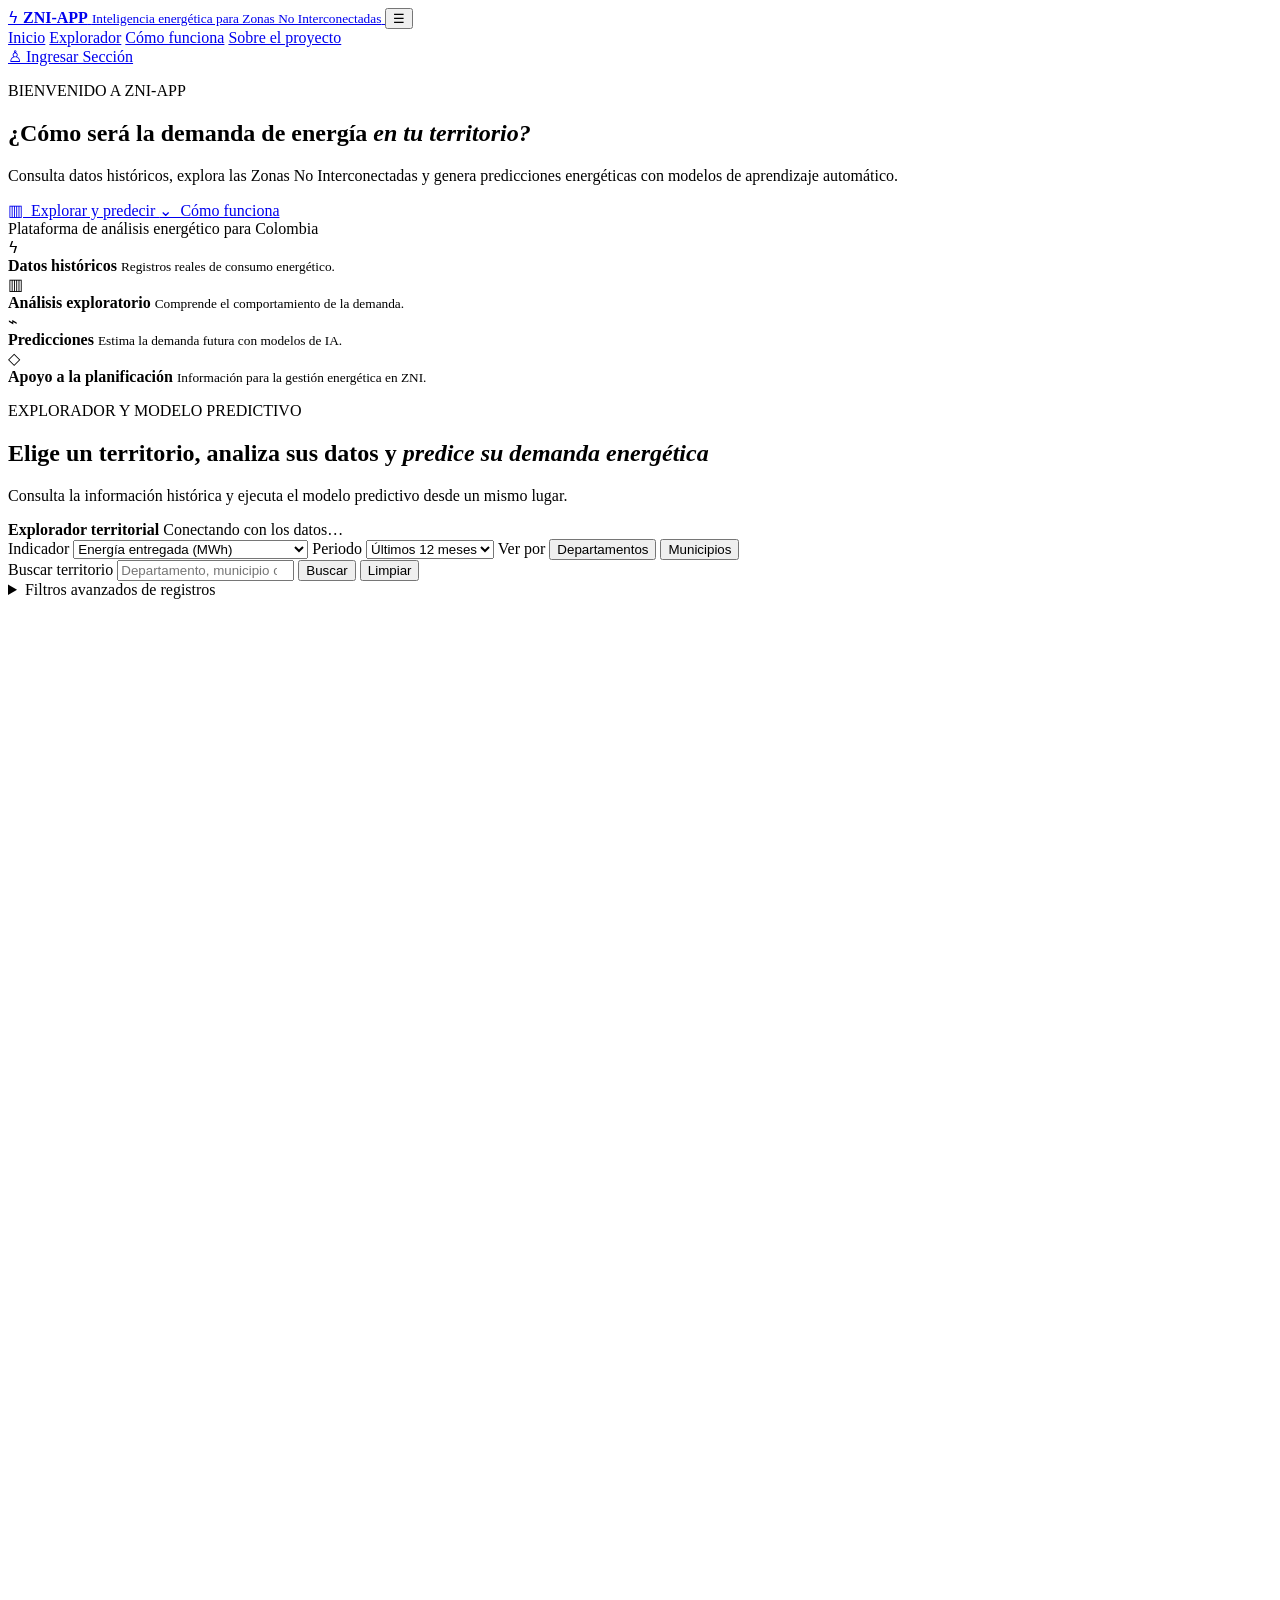
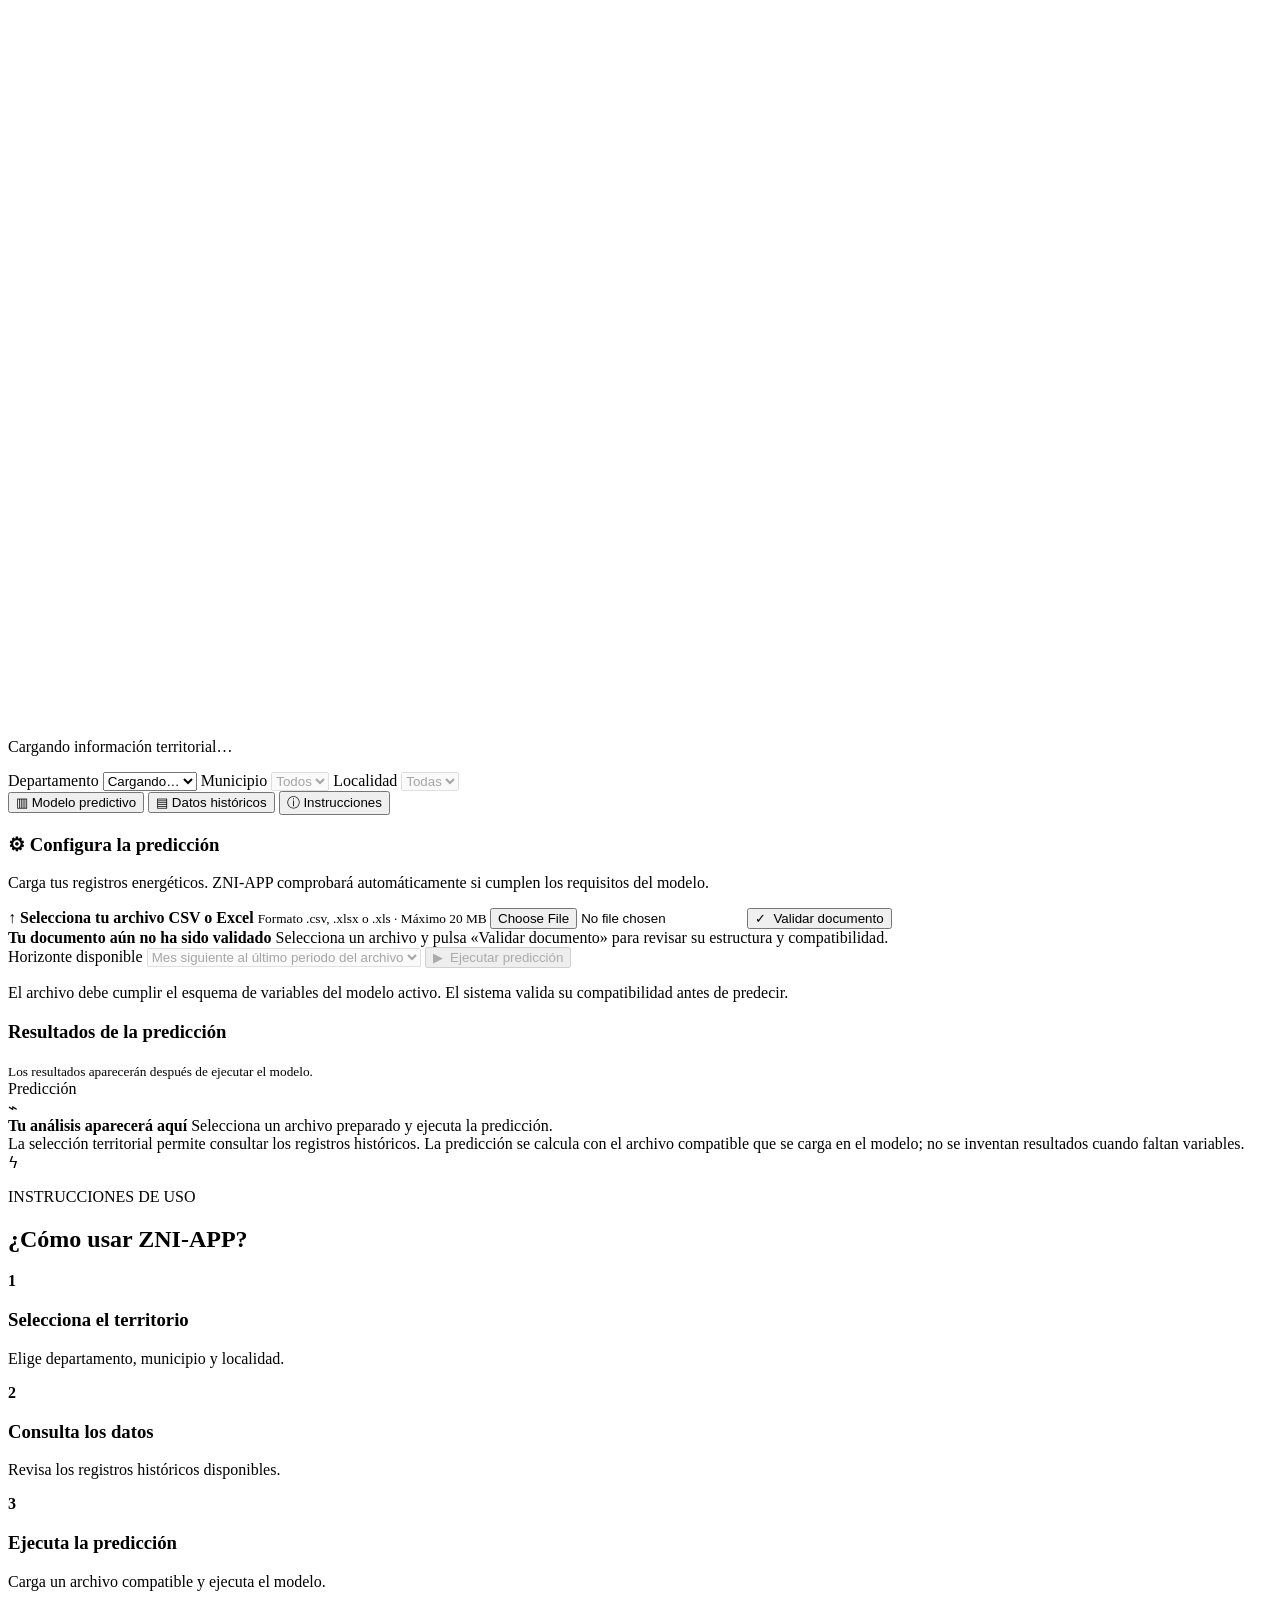
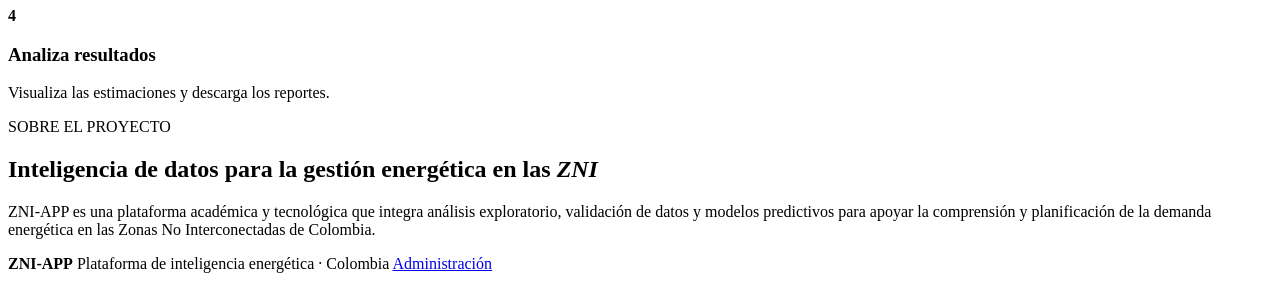
==== commit 4307179c: "Solucion visual a mapa territorial" ====
--- a/app/static/index.html
+++ b/app/static/index.html
@@ -1,31 +1,841 @@
 <!doctype html>
 <html lang="es">
 <head>
-<meta charset="utf-8"><meta name="viewport" content="width=device-width,initial-scale=1">
-<meta name="description" content="ZNI-APP: análisis y predicción de demanda energética en las Zonas No Interconectadas de Colombia.">
-<title>ZNI-APP | Inteligencia energética</title>
-<link rel="preconnect" href="https://fonts.googleapis.com"><link rel="preconnect" href="https://fonts.gstatic.com" crossorigin>
-<link href="https://fonts.googleapis.com/css2?family=DM+Sans:wght@400;500;600;700;800&display=swap" rel="stylesheet">
-<link rel="stylesheet" href="css/portal.css">
+    <meta charset="utf-8">
+    <meta name="viewport" content="width=device-width, initial-scale=1">
+
+    <meta name="description" content="ZNI-APP: análisis y predicción de demanda energética en las Zonas No Interconectadas de Colombia.">
+
+    <title>ZNI-APP | Inteligencia energética</title>
+
+    <link rel="preconnect" href="https://fonts.googleapis.com">
+    <link rel="preconnect" href="https://fonts.gstatic.com" crossorigin>
+
+    <link href="https://fonts.googleapis.com/css2?family=DM+Sans:wght@400;500;600;700;800&display=swap" rel="stylesheet">
+
+    <!-- Estilos generales -->
+    <link rel="stylesheet" href="/css/portal.css">
+
+    <!-- Estilos del mapa integrado -->
+    <link rel="stylesheet" href="/css/mapa-portal.css">
+    <link rel="stylesheet" href="/css/mapa.css">
+
+    <!-- Ocultar registros y tarjetas de resumen -->
+    <style>
+        .panel-registros-integrado {
+            display: none !important;
+        }
+
+        #territory-stats {
+            display: none !important;
+        }
+    </style>
 </head>
+
 <body>
-<header class="topbar"><a class="brand" href="#inicio"><span class="brand-mark">ϟ</span><span><b>ZNI-APP</b><small>Inteligencia energética para Zonas No Interconectadas</small></span></a>
-<button class="menu-toggle" id="menu-toggle" aria-label="Abrir menú">☰</button><nav id="nav"><a href="#inicio">Inicio</a><a href="#explorador">Explorador</a><a href="#instrucciones">Cómo funciona</a><a href="#proyecto">Sobre el proyecto</a></nav><a class="admin-link" href="/ingresar.html">♙ <span>Ingresar Sección</span></a></header>
-<main id="inicio">
-<section class="hero"><div class="hero-shade"></div><div class="wrap hero-content"><p class="eyebrow">BIENVENIDO A ZNI-APP</p><h1>¿Cómo será la demanda de energía <em>en tu territorio?</em></h1><p class="hero-copy">Consulta datos históricos, explora las Zonas No Interconectadas y genera predicciones energéticas con modelos de aprendizaje automático.</p><div class="hero-actions"><a class="btn primary" href="#explorador">▥ &nbsp;Explorar y predecir</a><a class="btn ghost" href="#instrucciones">⌄ &nbsp;Cómo funciona</a></div><div class="hero-note"><span class="pulse"></span> Plataforma de análisis energético para Colombia</div></div><div class="hero-wave"></div></section>
-<section class="benefits"><div class="wrap benefit-grid"><article><span>ϟ</span><div><b>Datos históricos</b><small>Registros reales de consumo energético.</small></div></article><article><span>▥</span><div><b>Análisis exploratorio</b><small>Comprende el comportamiento de la demanda.</small></div></article><article><span>⌁</span><div><b>Predicciones</b><small>Estima la demanda futura con modelos de IA.</small></div></article><article><span>◇</span><div><b>Apoyo a la planificación</b><small>Información para la gestión energética en ZNI.</small></div></article></div></section>
-<section class="explorer-section" id="explorador"><div class="wrap"><p class="eyebrow green">EXPLORADOR Y MODELO PREDICTIVO</p><h2>Elige un territorio, analiza sus datos y <em>predice su demanda energética</em></h2><p class="section-lead">Consulta la información histórica y ejecuta el modelo predictivo desde un mismo lugar.</p>
-<div class="workspace"><div class="map-card"><div class="map-head"><b>Explorador territorial</b><span id="source-status">Conectando con los datos…</span></div><div class="map-visual"><div class="map-symbol">CO</div><div class="map-caption"><b>Colombia · Zonas No Interconectadas</b><small>Selecciona un territorio en los filtros para consultar sus registros.</small></div></div><div class="territory-stats" id="territory-stats"><div><b>—</b><small>Registros</small></div><div><b>—</b><small>Localidades</small></div><div><b>—</b><small>Energía (MWh)</small></div></div></div>
-<div class="analysis-card"><div class="filters"><label>Departamento<select id="departamento"><option value="">Cargando…</option></select></label><label>Municipio<select id="municipio" disabled><option value="">Todos</option></select></label><label>Localidad<select id="localidad" disabled><option value="">Todas</option></select></label></div>
-<div class="tabs"><button class="tab active" data-tab="prediccion">▥ Modelo predictivo</button><button class="tab" data-tab="historico">▤ Datos históricos</button><button class="tab" data-tab="ayuda">ⓘ Instrucciones</button></div>
-<div class="prediction-layout" id="tab-prediccion"><div class="model-config"><h3>⚙ Configura la predicción</h3><p>Carga tus registros energéticos. ZNI-APP comprobará automáticamente si cumplen los requisitos del modelo.</p><label class="file-drop" for="prediction-file"><span class="upload-icon">↑</span><b id="file-name">Selecciona tu archivo CSV o Excel</b><small>Formato .csv, .xlsx o .xls · Máximo 20 MB</small><input id="prediction-file" type="file" accept=".csv,.xlsx,.xls"></label><button class="btn validate-btn" id="validate-file" type="button">✓ &nbsp;Validar documento</button><div id="validation-results" class="validation-results" aria-live="polite"><b>Tu documento aún no ha sido validado</b><span>Selecciona un archivo y pulsa «Validar documento» para revisar su estructura y compatibilidad.</span></div><label>Horizonte disponible<select id="horizon" disabled><option>Mes siguiente al último periodo del archivo</option></select></label><button class="btn run-btn" id="run-prediction" disabled>▶ &nbsp;Ejecutar predicción</button><p class="fineprint">El archivo debe cumplir el esquema de variables del modelo activo. El sistema valida su compatibilidad antes de predecir.</p></div><div class="chart-panel"><div class="chart-title"><div><h3>Resultados de la predicción</h3><small id="chart-subtitle">Los resultados aparecerán después de ejecutar el modelo.</small></div><span class="legend"><i></i> Predicción</span></div><div id="prediction-results" class="empty-chart"><div class="empty-icon">⌁</div><b>Tu análisis aparecerá aquí</b><span>Selecciona un archivo preparado y ejecuta la predicción.</span></div></div></div>
-<div class="history-panel" id="tab-historico" hidden><div class="history-heading"><div><h3>Comportamiento histórico</h3><p id="history-label">Selecciona un departamento para consultar sus datos.</p></div><span class="data-pill">Datos oficiales disponibles</span></div><div id="history-results" class="history-empty">Los indicadores históricos se cargarán según el territorio seleccionado.</div></div>
-<div class="help-panel" id="tab-ayuda" hidden><h3>Antes de generar una predicción</h3><ol><li>Selecciona el departamento, municipio y localidad que deseas estudiar.</li><li>Prepara un archivo con las variables del esquema del modelo.</li><li>Carga el archivo CSV o Excel en el módulo predictivo.</li><li>Ejecuta la predicción y revisa la validación, resultados e intervalos de confianza.</li><li>Descarga los resultados en CSV, Excel o reporte HTML.</li></ol><a href="/docs" target="_blank" rel="noopener">Consultar documentación técnica de la API ↗</a></div>
-</div></div>
-<div class="disclaimer">La selección territorial permite consultar los registros históricos. La predicción se calcula con el archivo compatible que se carga en el modelo; no se inventan resultados cuando faltan variables.</div>
-</div></section>
-<section class="steps-section" id="instrucciones"><div class="wrap steps-wrap"><div class="steps-art"><div class="screen-art"><span>ϟ</span><div class="bars"><i></i><i></i><i></i><i></i><i></i></div></div></div><div class="steps-content"><p class="eyebrow green">INSTRUCCIONES DE USO</p><h2>¿Cómo usar ZNI-APP?</h2><div class="steps-grid"><article><b>1</b><h3>Selecciona el territorio</h3><p>Elige departamento, municipio y localidad.</p></article><article><b>2</b><h3>Consulta los datos</h3><p>Revisa los registros históricos disponibles.</p></article><article><b>3</b><h3>Ejecuta la predicción</h3><p>Carga un archivo compatible y ejecuta el modelo.</p></article><article><b>4</b><h3>Analiza resultados</h3><p>Visualiza las estimaciones y descarga los reportes.</p></article></div></div></div></section>
-<section class="about-section" id="proyecto"><div class="wrap"><p class="eyebrow">SOBRE EL PROYECTO</p><h2>Inteligencia de datos para la gestión energética en las <em>ZNI</em></h2><p>ZNI-APP es una plataforma académica y tecnológica que integra análisis exploratorio, validación de datos y modelos predictivos para apoyar la comprensión y planificación de la demanda energética en las Zonas No Interconectadas de Colombia.</p></div></section>
-</main><footer><div class="wrap footer-row"><b>ZNI-APP</b><span>Plataforma de inteligencia energética · Colombia</span><a href="/ingresar.html">Administración</a></div></footer>
-<div class="toast" id="toast" role="status"></div><script src="js/portal.js"></script>
-</body></html>+
+    <!-- NAVBAR -->
+    <header class="topbar">
+
+        <a class="brand" href="#inicio">
+            <span class="brand-mark">ϟ</span>
+
+            <span>
+                <b>ZNI-APP</b>
+                <small>Inteligencia energética para Zonas No Interconectadas</small>
+            </span>
+        </a>
+
+        <button class="menu-toggle" id="menu-toggle" aria-label="Abrir menú">
+            ☰
+        </button>
+
+        <nav id="nav">
+            <a href="#inicio">Inicio</a>
+            <a href="#explorador">Explorador</a>
+            <a href="#instrucciones">Cómo funciona</a>
+            <a href="#proyecto">Sobre el proyecto</a>
+        </nav>
+
+        <a class="admin-link" href="/ingresar.html">
+            ♙ <span>Ingresar Sección</span>
+        </a>
+
+    </header>
+
+
+    <main id="inicio">
+
+        <!-- HERO -->
+        <section class="hero">
+
+            <div class="hero-shade"></div>
+
+            <div class="wrap hero-content">
+
+                <p class="eyebrow">BIENVENIDO A ZNI-APP</p>
+
+                <h1>
+                    ¿Cómo será la demanda de energía
+                    <em>en tu territorio?</em>
+                </h1>
+
+                <p class="hero-copy">
+                    Consulta datos históricos, explora las Zonas No Interconectadas
+                    y genera predicciones energéticas con modelos de aprendizaje automático.
+                </p>
+
+                <div class="hero-actions">
+                    <a class="btn primary" href="#explorador">
+                        ▥ &nbsp;Explorar y predecir
+                    </a>
+
+                    <a class="btn ghost" href="#instrucciones">
+                        ⌄ &nbsp;Cómo funciona
+                    </a>
+                </div>
+
+                <div class="hero-note">
+                    <span class="pulse"></span>
+                    Plataforma de análisis energético para Colombia
+                </div>
+
+            </div>
+
+            <div class="hero-wave"></div>
+
+        </section>
+
+
+        <!-- BENEFICIOS -->
+        <section class="benefits">
+
+            <div class="wrap benefit-grid">
+
+                <article>
+                    <span>ϟ</span>
+                    <div>
+                        <b>Datos históricos</b>
+                        <small>Registros reales de consumo energético.</small>
+                    </div>
+                </article>
+
+                <article>
+                    <span>▥</span>
+                    <div>
+                        <b>Análisis exploratorio</b>
+                        <small>Comprende el comportamiento de la demanda.</small>
+                    </div>
+                </article>
+
+                <article>
+                    <span>⌁</span>
+                    <div>
+                        <b>Predicciones</b>
+                        <small>Estima la demanda futura con modelos de IA.</small>
+                    </div>
+                </article>
+
+                <article>
+                    <span>◇</span>
+                    <div>
+                        <b>Apoyo a la planificación</b>
+                        <small>Información para la gestión energética en ZNI.</small>
+                    </div>
+                </article>
+
+            </div>
+
+        </section>
+
+
+        <!-- EXPLORADOR Y MODELO PREDICTIVO -->
+        <section class="explorer-section" id="explorador">
+
+            <div class="wrap">
+
+                <p class="eyebrow green">
+                    EXPLORADOR Y MODELO PREDICTIVO
+                </p>
+
+                <h2>
+                    Elige un territorio, analiza sus datos y
+                    <em>predice su demanda energética</em>
+                </h2>
+
+                <p class="section-lead">
+                    Consulta la información histórica y ejecuta el modelo predictivo
+                    desde un mismo lugar.
+                </p>
+
+
+                <div class="workspace">
+
+                    <!-- TARJETA DEL MAPA -->
+                    <div class="map-card">
+
+                        <div class="map-head">
+                            <b>Explorador territorial</b>
+                            <span id="source-status">
+                                Conectando con los datos…
+                            </span>
+                        </div>
+
+
+                        <!-- CONTENEDOR DEL MAPA INTEGRADO -->
+                        <div class="mapa-integrado">
+
+                            <!-- CONTROLES DEL MAPA -->
+                            <div class="mapa-controles">
+
+                                <label>
+                                    Indicador
+
+                                    <select id="mapa-indicador">
+                                        <option value="energia_mwh">
+                                            Energía entregada (MWh)
+                                        </option>
+
+                                        <option value="horas_promedio">
+                                            Horas de servicio al día
+                                        </option>
+
+                                        <option value="localidades">
+                                            Localidades atendidas
+                                        </option>
+
+                                        <option value="pct_menos_12h">
+                                            Localidades con menos de 12 h (%)
+                                        </option>
+                                    </select>
+                                </label>
+
+
+                                <label>
+                                    Periodo
+
+                                    <select id="mapa-anio">
+                                        <option value="">Últimos 12 meses</option>
+                                    </select>
+                                </label>
+
+
+                                <label>
+                                    Ver por
+
+                                    <span class="segmento" id="mapa-nivel">
+
+                                        <button
+                                            type="button"
+                                            data-nivel="departamento"
+                                            aria-pressed="true">
+                                            Departamentos
+                                        </button>
+
+                                        <button
+                                            type="button"
+                                            data-nivel="municipio"
+                                            aria-pressed="false">
+                                            Municipios
+                                        </button>
+
+                                    </span>
+                                </label>
+
+                            </div>
+
+
+                            <!-- BUSCADOR PRINCIPAL -->
+                            <form
+                                id="b-form"
+                                class="busqueda-principal"
+                                autocomplete="off">
+
+                                <label class="busqueda-rapida">
+                                    <span>Buscar territorio</span>
+
+                                    <input
+                                        id="b-q"
+                                        type="search"
+                                        list="b-sugerencias"
+                                        placeholder="Departamento, municipio o localidad…">
+
+                                    <datalist id="b-sugerencias"></datalist>
+                                </label>
+
+                                <button class="btn" type="submit">
+                                    Buscar
+                                </button>
+
+                                <button
+                                    class="btn sec"
+                                    type="button"
+                                    id="b-limpiar">
+                                    Limpiar
+                                </button>
+
+                            </form>
+
+
+                            <!-- FILTROS AVANZADOS -->
+                            <details class="filtros-avanzados">
+
+                                <summary>
+                                    Filtros avanzados de registros
+                                </summary>
+
+                                <div class="filtros filtros-territorio">
+
+                                    <label>
+                                        Departamento
+                                        <select id="b-dep"></select>
+                                    </label>
+
+                                    <label>
+                                        Municipio
+                                        <select id="b-mun"></select>
+                                    </label>
+
+                                    <label>
+                                        Localidad (comunidad)
+                                        <select id="b-loc"></select>
+                                    </label>
+
+                                    <label>
+                                        Año
+                                        <select id="b-anio"></select>
+                                    </label>
+
+                                    <label>
+                                        Mes
+                                        <select id="b-mes"></select>
+                                    </label>
+
+                                    <label>
+                                        Ordenar por
+
+                                        <select id="b-orden">
+                                            <option value="reciente">
+                                                Más recientes primero
+                                            </option>
+
+                                            <option value="lugar">
+                                                Lugar
+                                            </option>
+
+                                            <option value="energia">
+                                                Mayor energía
+                                            </option>
+                                        </select>
+                                    </label>
+
+                                </div>
+
+                            </details>
+
+
+                            <!-- MAPA Y DETALLE -->
+                            <div class="mapa-rejilla">
+
+                                <div class="mapa-zona" id="mapa-zona">
+
+                                    <svg
+                                        id="mapa-svg"
+                                        viewBox="0 0 558 766"
+                                        role="group"
+                                        aria-label="Mapa de calor de Colombia">
+                                    </svg>
+
+                                    <div
+                                        class="leyenda"
+                                        id="mapa-leyenda">
+                                    </div>
+
+                                </div>
+
+
+                                <div
+                                    class="detalle-lugar"
+                                    id="mapa-detalle"
+                                    aria-live="polite">
+
+                                    Cargando información territorial…
+
+                                </div>
+
+                            </div>
+
+
+                            <!-- FUENTE Y AYUDA -->
+                            <p class="nota" id="mapa-fuente"></p>
+
+                            <div
+                                id="tip"
+                                class="mapa-tip"
+                                style="display:none">
+                            </div>
+
+
+                            <!-- REGISTROS DEL TERRITORIO -->
+                            <!-- Se conserva el HTML, pero permanece oculto mediante CSS -->
+                            <div class="panel-registros-integrado">
+
+                                <div class="titulo-fila">
+
+                                    <div>
+                                        <b>Registros energéticos del territorio</b>
+
+                                        <p class="ayuda">
+                                            Consulta los registros mensuales que coinciden con tu búsqueda.
+                                        </p>
+                                    </div>
+
+                                    <a
+                                        id="b-csv"
+                                        href="/api/territorio/registros.csv"
+                                        hidden>
+                                        ↓ Descargar CSV
+                                    </a>
+
+                                </div>
+
+                                <div id="b-resultados"></div>
+
+                            </div>
+
+                        </div>
+
+
+                        <!-- INDICADORES TERRITORIALES -->
+                        <!-- Se conservan, pero permanecen ocultos mediante CSS -->
+                        <div
+                            class="territory-stats"
+                            id="territory-stats">
+
+                            <div>
+                                <b>—</b>
+                                <small>Registros</small>
+                            </div>
+
+                            <div>
+                                <b>—</b>
+                                <small>Localidades</small>
+                            </div>
+
+                            <div>
+                                <b>—</b>
+                                <small>Energía (MWh)</small>
+                            </div>
+
+                        </div>
+
+                    </div>
+
+
+                    <!-- TARJETA DE ANÁLISIS -->
+                    <div class="analysis-card">
+
+                        <!-- FILTROS GENERALES -->
+                        <div class="filters">
+
+                            <label>
+                                Departamento
+                                <select id="departamento">
+                                    <option value="">Cargando…</option>
+                                </select>
+                            </label>
+
+                            <label>
+                                Municipio
+                                <select id="municipio" disabled>
+                                    <option value="">Todos</option>
+                                </select>
+                            </label>
+
+                            <label>
+                                Localidad
+                                <select id="localidad" disabled>
+                                    <option value="">Todas</option>
+                                </select>
+                            </label>
+
+                        </div>
+
+
+                        <!-- PESTAÑAS -->
+                        <div class="tabs">
+
+                            <button
+                                class="tab active"
+                                data-tab="prediccion">
+                                ▥ Modelo predictivo
+                            </button>
+
+                            <button
+                                class="tab"
+                                data-tab="historico">
+                                ▤ Datos históricos
+                            </button>
+
+                            <button
+                                class="tab"
+                                data-tab="ayuda">
+                                ⓘ Instrucciones
+                            </button>
+
+                        </div>
+
+
+                        <!-- MODELO PREDICTIVO -->
+                        <div
+                            class="prediction-layout"
+                            id="tab-prediccion">
+
+                            <div class="model-config">
+
+                                <h3>⚙ Configura la predicción</h3>
+
+                                <p>
+                                    Carga tus registros energéticos. ZNI-APP comprobará
+                                    automáticamente si cumplen los requisitos del modelo.
+                                </p>
+
+
+                                <label
+                                    class="file-drop"
+                                    for="prediction-file">
+
+                                    <span class="upload-icon">↑</span>
+
+                                    <b id="file-name">
+                                        Selecciona tu archivo CSV o Excel
+                                    </b>
+
+                                    <small>
+                                        Formato .csv, .xlsx o .xls · Máximo 20 MB
+                                    </small>
+
+                                    <input
+                                        id="prediction-file"
+                                        type="file"
+                                        accept=".csv,.xlsx,.xls">
+
+                                </label>
+
+
+                                <button
+                                    class="btn validate-btn"
+                                    id="validate-file"
+                                    type="button">
+
+                                    ✓ &nbsp;Validar documento
+
+                                </button>
+
+
+                                <div
+                                    id="validation-results"
+                                    class="validation-results"
+                                    aria-live="polite">
+
+                                    <b>Tu documento aún no ha sido validado</b>
+
+                                    <span>
+                                        Selecciona un archivo y pulsa «Validar documento»
+                                        para revisar su estructura y compatibilidad.
+                                    </span>
+
+                                </div>
+
+
+                                <label>
+                                    Horizonte disponible
+
+                                    <select id="horizon" disabled>
+                                        <option>
+                                            Mes siguiente al último periodo del archivo
+                                        </option>
+                                    </select>
+                                </label>
+
+
+                                <button
+                                    class="btn run-btn"
+                                    id="run-prediction"
+                                    disabled>
+
+                                    ▶ &nbsp;Ejecutar predicción
+
+                                </button>
+
+
+                                <p class="fineprint">
+                                    El archivo debe cumplir el esquema de variables del
+                                    modelo activo. El sistema valida su compatibilidad
+                                    antes de predecir.
+                                </p>
+
+                            </div>
+
+
+                            <!-- RESULTADOS -->
+                            <div class="chart-panel">
+
+                                <div class="chart-title">
+
+                                    <div>
+                                        <h3>Resultados de la predicción</h3>
+
+                                        <small id="chart-subtitle">
+                                            Los resultados aparecerán después de ejecutar el modelo.
+                                        </small>
+                                    </div>
+
+                                    <span class="legend">
+                                        <i></i> Predicción
+                                    </span>
+
+                                </div>
+
+
+                                <div
+                                    id="prediction-results"
+                                    class="empty-chart">
+
+                                    <div class="empty-icon">⌁</div>
+
+                                    <b>Tu análisis aparecerá aquí</b>
+
+                                    <span>
+                                        Selecciona un archivo preparado y ejecuta la predicción.
+                                    </span>
+
+                                </div>
+
+                            </div>
+
+                        </div>
+
+
+                        <!-- DATOS HISTÓRICOS -->
+                        <div
+                            class="history-panel"
+                            id="tab-historico"
+                            hidden>
+
+                            <div class="history-heading">
+
+                                <div>
+                                    <h3>Comportamiento histórico</h3>
+
+                                    <p id="history-label">
+                                        Selecciona un departamento para consultar sus datos.
+                                    </p>
+                                </div>
+
+                                <span class="data-pill">
+                                    Datos oficiales disponibles
+                                </span>
+
+                            </div>
+
+                            <div
+                                id="history-results"
+                                class="history-empty">
+
+                                Los indicadores históricos se cargarán según
+                                el territorio seleccionado.
+
+                            </div>
+
+                        </div>
+
+
+                        <!-- INSTRUCCIONES -->
+                        <div
+                            class="help-panel"
+                            id="tab-ayuda"
+                            hidden>
+
+                            <h3>Antes de generar una predicción</h3>
+
+                            <ol>
+                                <li>
+                                    Selecciona el departamento, municipio y localidad
+                                    que deseas estudiar.
+                                </li>
+
+                                <li>
+                                    Prepara un archivo con las variables del esquema del modelo.
+                                </li>
+
+                                <li>
+                                    Carga el archivo CSV o Excel en el módulo predictivo.
+                                </li>
+
+                                <li>
+                                    Ejecuta la predicción y revisa la validación,
+                                    resultados e intervalos de confianza.
+                                </li>
+
+                                <li>
+                                    Descarga los resultados en CSV, Excel o reporte HTML.
+                                </li>
+                            </ol>
+
+                            <a
+                                href="/docs"
+                                target="_blank"
+                                rel="noopener">
+
+                                Consultar documentación técnica de la API ↗
+
+                            </a>
+
+                        </div>
+
+                    </div>
+
+                </div>
+
+
+                <!-- AVISO -->
+                <div class="disclaimer">
+
+                    La selección territorial permite consultar los registros históricos.
+                    La predicción se calcula con el archivo compatible que se carga en
+                    el modelo; no se inventan resultados cuando faltan variables.
+
+                </div>
+
+            </div>
+
+        </section>
+
+
+        <!-- INSTRUCCIONES GENERALES -->
+        <section class="steps-section" id="instrucciones">
+
+            <div class="wrap steps-wrap">
+
+                <div class="steps-art">
+
+                    <div class="screen-art">
+                        <span>ϟ</span>
+
+                        <div class="bars">
+                            <i></i>
+                            <i></i>
+                            <i></i>
+                            <i></i>
+                            <i></i>
+                        </div>
+                    </div>
+
+                </div>
+
+
+                <div class="steps-content">
+
+                    <p class="eyebrow green">
+                        INSTRUCCIONES DE USO
+                    </p>
+
+                    <h2>¿Cómo usar ZNI-APP?</h2>
+
+                    <div class="steps-grid">
+
+                        <article>
+                            <b>1</b>
+                            <h3>Selecciona el territorio</h3>
+                            <p>Elige departamento, municipio y localidad.</p>
+                        </article>
+
+                        <article>
+                            <b>2</b>
+                            <h3>Consulta los datos</h3>
+                            <p>Revisa los registros históricos disponibles.</p>
+                        </article>
+
+                        <article>
+                            <b>3</b>
+                            <h3>Ejecuta la predicción</h3>
+                            <p>Carga un archivo compatible y ejecuta el modelo.</p>
+                        </article>
+
+                        <article>
+                            <b>4</b>
+                            <h3>Analiza resultados</h3>
+                            <p>Visualiza las estimaciones y descarga los reportes.</p>
+                        </article>
+
+                    </div>
+
+                </div>
+
+            </div>
+
+        </section>
+
+
+        <!-- SOBRE EL PROYECTO -->
+        <section class="about-section" id="proyecto">
+
+            <div class="wrap">
+
+                <p class="eyebrow">SOBRE EL PROYECTO</p>
+
+                <h2>
+                    Inteligencia de datos para la gestión energética en las
+                    <em>ZNI</em>
+                </h2>
+
+                <p>
+                    ZNI-APP es una plataforma académica y tecnológica que integra
+                    análisis exploratorio, validación de datos y modelos predictivos
+                    para apoyar la comprensión y planificación de la demanda energética
+                    en las Zonas No Interconectadas de Colombia.
+                </p>
+
+            </div>
+
+        </section>
+
+    </main>
+
+
+    <!-- FOOTER -->
+    <footer>
+
+        <div class="wrap footer-row">
+
+            <b>ZNI-APP</b>
+
+            <span>
+                Plataforma de inteligencia energética · Colombia
+            </span>
+
+            <a href="/ingresar.html">
+                Administración
+            </a>
+
+        </div>
+
+    </footer>
+
+
+    <!-- NOTIFICACIONES -->
+    <div
+        class="toast"
+        id="toast"
+        role="status">
+    </div>
+
+
+    <!-- JAVASCRIPT -->
+    <!-- Primero se carga el portal y después el mapa -->
+    <script src="/js/portal.js"></script>
+    <script src="/js/mapa.js"></script>
+
+</body>
+</html>
